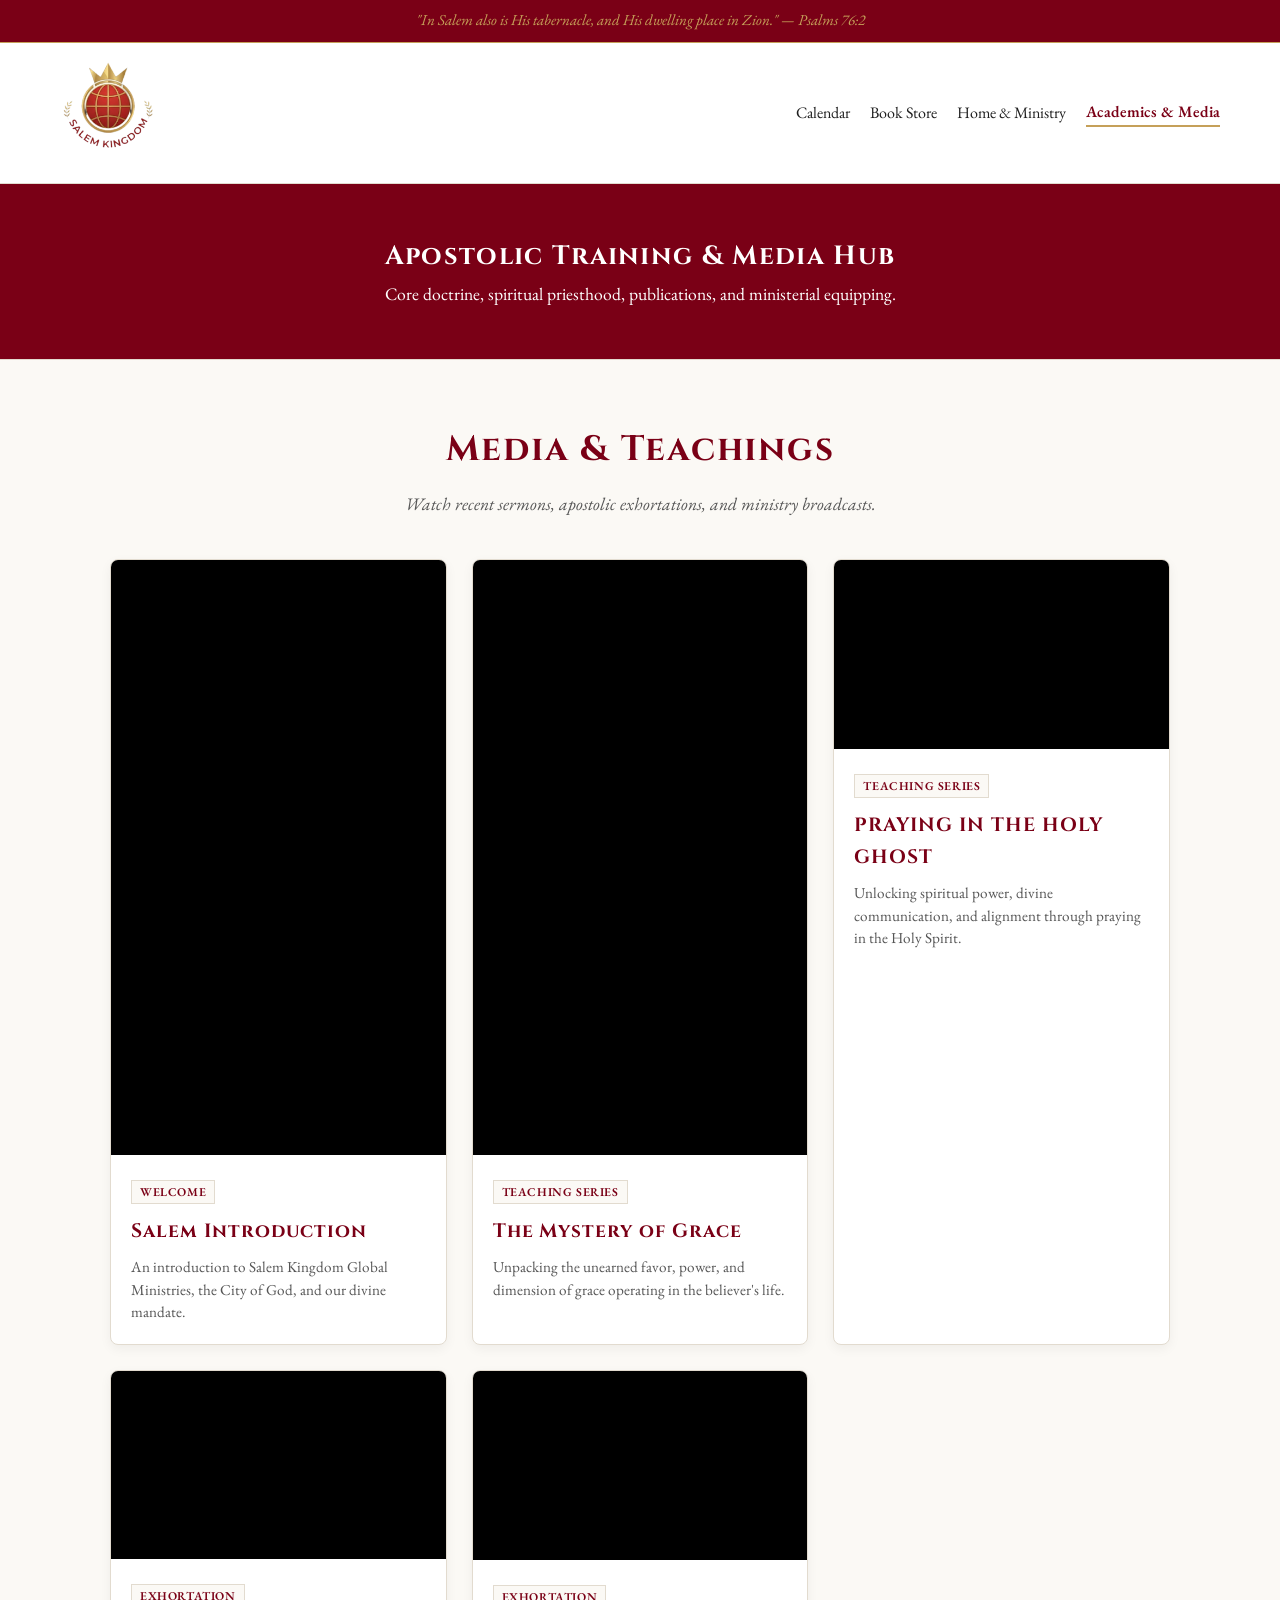
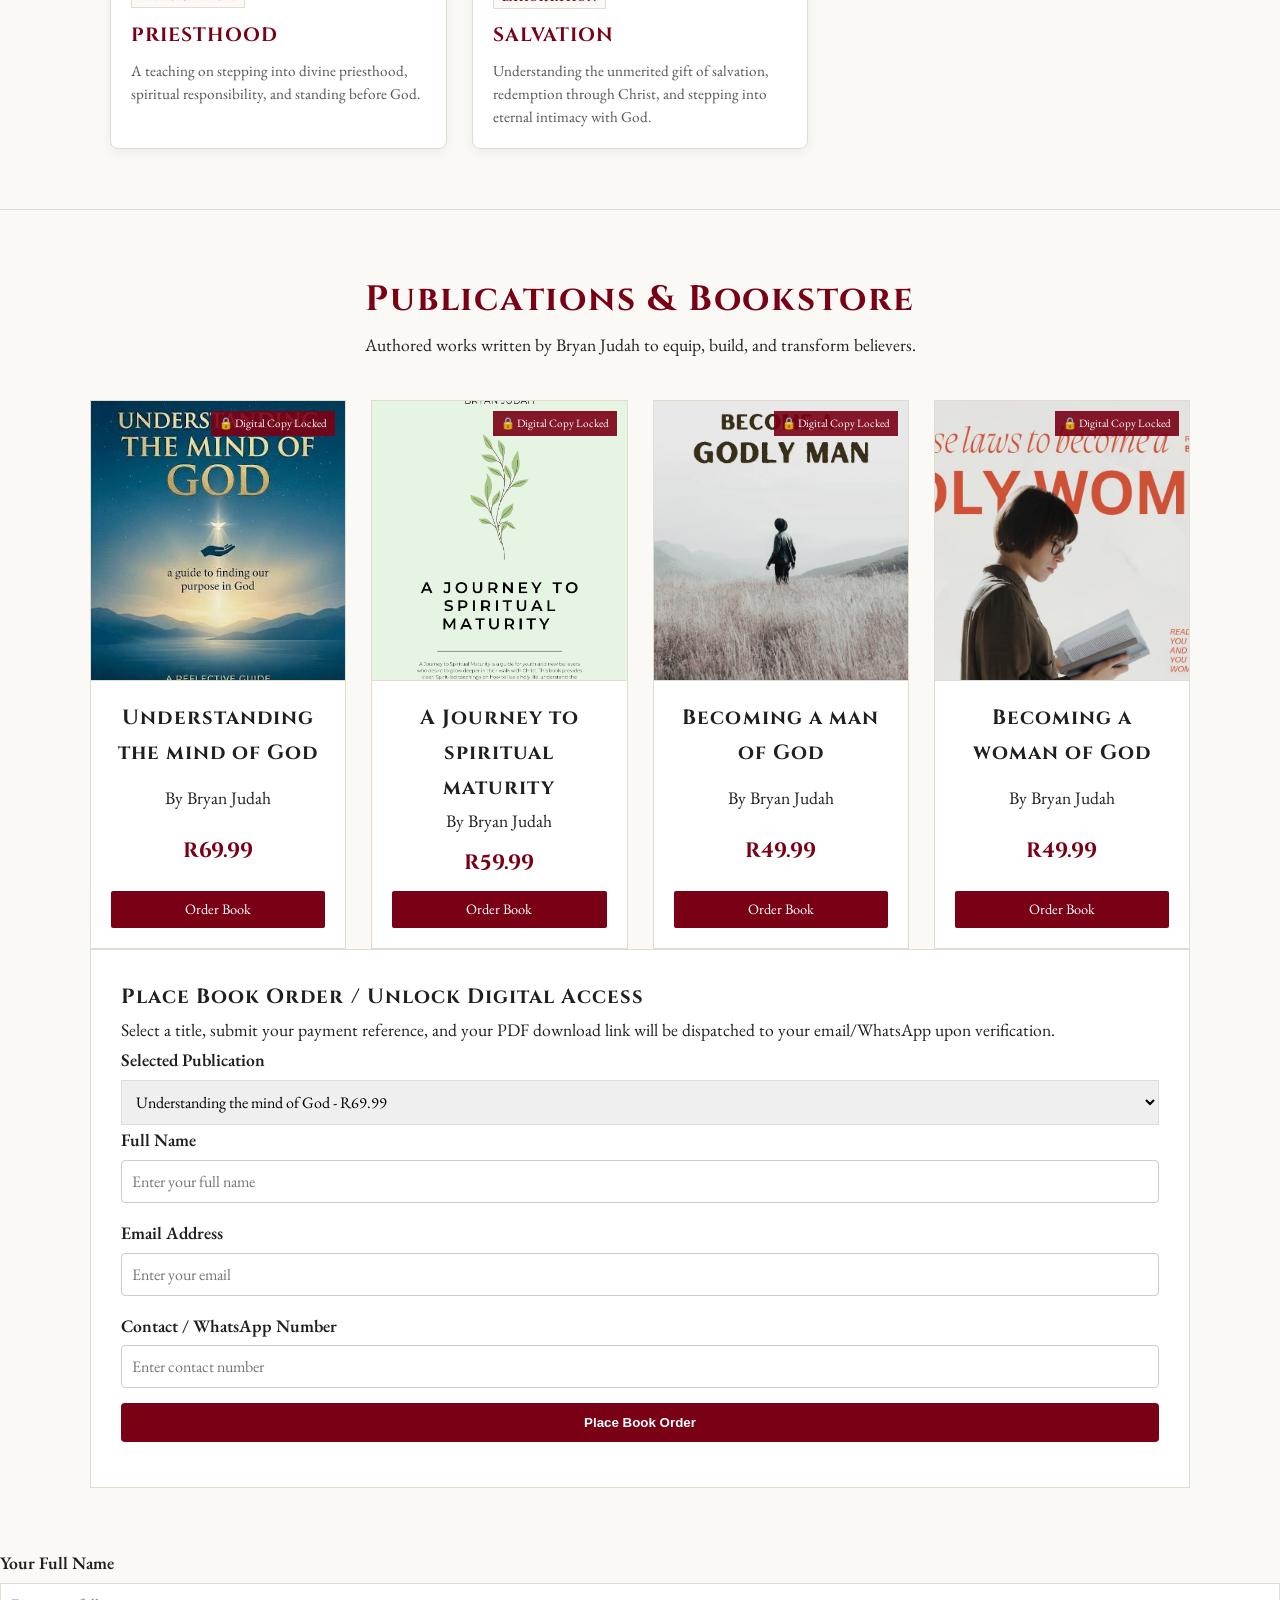
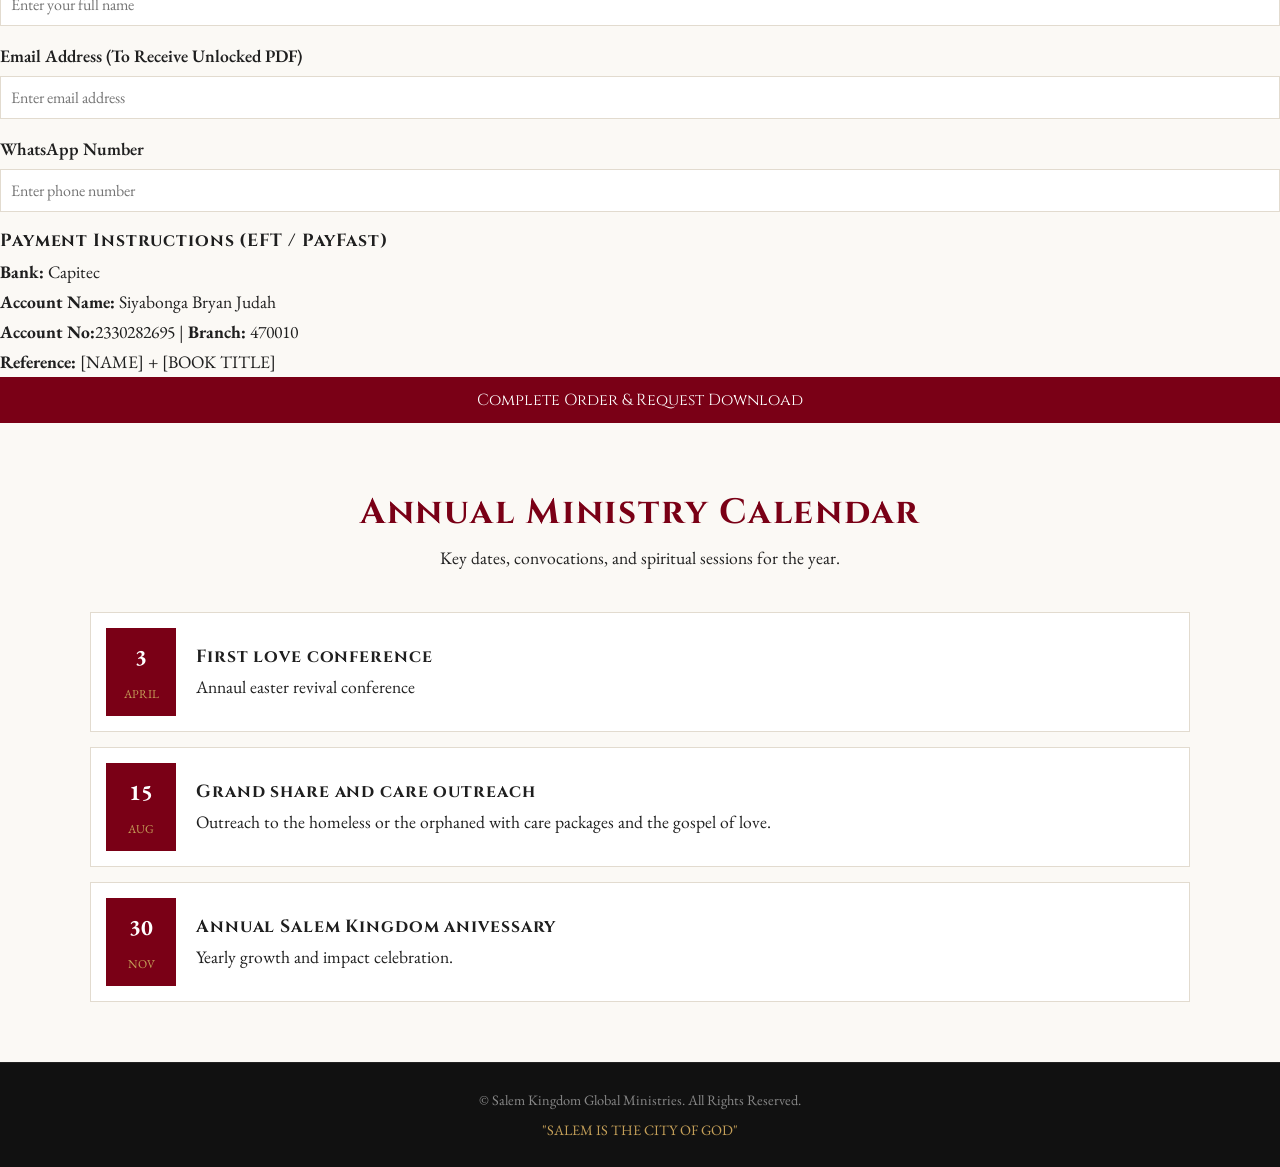
==== academics.html @ 5be82945 "academics.html" ====
<!DOCTYPE html>
<html lang="en">
<head>
    <meta charset="UTF-8">
    <meta name="viewport" content="width=device-width, initial-scale=1.0">
    <title>Academics & Core Teachings | Salem Kingdom</title>
    
    <link rel="preconnect" href="https://fonts.googleapis.com">
    <link rel="preconnect" href="https://fonts.gstatic.com" crossorigin>
    <link href="https://fonts.googleapis.com/css2?family=Cinzel:wght@400;600;700&family=EB+Garamond:ital,wght@0,400;0,600;1,400&display=swap" rel="stylesheet">
    
    <link rel="stylesheet" href="style.css">
</head>
<body>

    <div class="scripture-bar">
        "In Salem also is His tabernacle, and His dwelling place in Zion." — Psalms 76:2
    </div>

    <header class="navbar">
        <div class="nav-container">
            <a href="index.html" class="brand-logo-link">
              <img src="official-logo.png" alt="Salem Kingdom Global Ministries Logo" class="nav-logo" onerror="this.style.display='none'; document.getElementById('text-brand').style.display='block';">  
                <div id="text-brand" class="brand" style="display:none;">
                    <span class="brand-title">SALEM KINGDOM</span>
                    <span class="brand-sub">GLOBAL MINISTRIES</span>
                </div>
            </a>
            <nav class="nav-links">
                 <a href="#calendar">Calendar</a>
                 <a href="#bookstore">Book Store</a>
                <a href="index.html">Home & Ministry</a>
                <a href="academics.html" class="active">Academics & Media</a>
            </nav>
        </div>
    </header>

    <!-- Page Header Banner -->
    <section class="page-header">
        <div class="container">
            <h1>Apostolic Training & Media Hub</h1>
            <p>Core doctrine, spiritual priesthood, publications, and ministerial equipping.</p>
        </div>
    </section>

    <!-- MEDIA & TEACHINGS SECTION (5 MESSAGES) -->
<section id="media" class="section section-parchment-alt" style="padding: 60px 0; background-color: var(--bg-parchment, #FBF9F5);">
    <div class="container" style="max-width: 1100px; margin: 0 auto; padding: 0 20px;">
        
        <div class="section-title" style="text-align: center; margin-bottom: 40px;">
            <h2 style="color: var(--primary-crimson, #7A0016); font-family: 'Cinzel', serif; font-size: 2.2rem; margin-bottom: 10px;">Media & Teachings</h2>
            <p style="color: var(--text-muted, #555); font-style: italic;">Watch recent sermons, apostolic exhortations, and ministry broadcasts.</p>
        </div>

        <div class="video-grid" style="display: grid; grid-template-columns: repeat(auto-fit, minmax(300px, 1fr)); gap: 25px;">
            
            <!-- Video 1: Salem Introduction -->
<div class="video-card" style="background: #FFFFFF; border: 1px solid var(--border-color, #E2DBCF); border-radius: 8px; overflow: hidden; box-shadow: 0 4px 12px rgba(0,0,0,0.05); max-width: 360px; margin: 0 auto;">
    <div class="iframe-container" style="position: relative; padding-bottom: 177.78%; height: 0; background: #000;">
        <iframe 
            style="position: absolute; top: 0; left: 0; width: 100%; height: 100%; border: none;"
            src="https://www.youtube.com/embed/hKO0F-loFGI" 
            title="Salem Introduction" 
            allow="accelerometer; autoplay; clipboard-write; encrypted-media; gyroscope; picture-in-picture; web-share" 
            allowfullscreen>
        </iframe>
    </div>
    <div class="video-info" style="padding: 20px;">
        <span class="badge" style="background: var(--bg-parchment, #FBF9F5); color: var(--primary-crimson, #7A0016); font-size: 0.75rem; padding: 3px 8px; border: 1px solid var(--border-color, #E2DBCF); text-transform: uppercase; letter-spacing: 0.05em; font-weight: 600;">Welcome</span>
        <h3 style="color: var(--primary-crimson, #7A0016); font-family: 'Cinzel', serif; font-size: 1.2rem; margin: 10px 0 8px 0;">Salem Introduction</h3>
        <p style="color: var(--text-muted, #555); font-size: 0.95rem; margin: 0; line-height: 1.5;">An introduction to Salem Kingdom Global Ministries, the City of God, and our divine mandate.</p>
    </div>
</div>

<!-- Video 2: The Mystery of Grace -->
<div class="video-card" style="background: #FFFFFF; border: 1px solid var(--border-color, #E2DBCF); border-radius: 8px; overflow: hidden; box-shadow: 0 4px 12px rgba(0,0,0,0.05); max-width: 360px; margin: 0 auto;">
    <div class="iframe-container" style="position: relative; padding-bottom: 177.78%; height: 0; background: #000;">
        <iframe 
            style="position: absolute; top: 0; left: 0; width: 100%; height: 100%; border: none;"
            src="https://www.youtube.com/embed/RuKAcsUq7zQ" 
            title="The Mystery of Grace" 
            allow="accelerometer; autoplay; clipboard-write; encrypted-media; gyroscope; picture-in-picture; web-share" 
            allowfullscreen>
        </iframe>
    </div>
    <div class="video-info" style="padding: 20px;">
        <span class="badge" style="background: var(--bg-parchment, #FBF9F5); color: var(--primary-crimson, #7A0016); font-size: 0.75rem; padding: 3px 8px; border: 1px solid var(--border-color, #E2DBCF); text-transform: uppercase; letter-spacing: 0.05em; font-weight: 600;">Teaching Series</span>
        <h3 style="color: var(--primary-crimson, #7A0016); font-family: 'Cinzel', serif; font-size: 1.2rem; margin: 10px 0 8px 0;">The Mystery of Grace</h3>
        <p style="color: var(--text-muted, #555); font-size: 0.95rem; margin: 0; line-height: 1.5;">Unpacking the unearned favor, power, and dimension of grace operating in the believer's life.</p>
    </div>
</div>
           <!-- Video 3: PRAYING IN THE HOLY GHOST -->
<div class="video-card" style="background: #FFFFFF; border: 1px solid var(--border-color, #E2DBCF); border-radius: 8px; overflow: hidden; box-shadow: 0 4px 12px rgba(0,0,0,0.05);">
    <div class="iframe-container" style="position: relative; padding-bottom: 56.25%; height: 0; background: #000;">
        <iframe 
            style="position: absolute; top: 0; left: 0; width: 100%; height: 100%; border: none;"
            src="https://www.youtube.com/embed/Gwh889cGZnA" 
            title="PRAYING IN THE HOLY GHOST" 
            allow="accelerometer; autoplay; clipboard-write; encrypted-media; gyroscope; picture-in-picture; web-share" 
            allowfullscreen>
        </iframe>
    </div>
    <div class="video-info" style="padding: 20px;">
        <span class="badge" style="background: var(--bg-parchment, #FBF9F5); color: var(--primary-crimson, #7A0016); font-size: 0.75rem; padding: 3px 8px; border: 1px solid var(--border-color, #E2DBCF); text-transform: uppercase; letter-spacing: 0.05em; font-weight: 600;">Teaching Series</span>
        <h3 style="color: var(--primary-crimson, #7A0016); font-family: 'Cinzel', serif; font-size: 1.2rem; margin: 10px 0 8px 0;">PRAYING IN THE HOLY GHOST</h3>
        <p style="color: var(--text-muted, #555); font-size: 0.95rem; margin: 0; line-height: 1.5;">Unlocking spiritual power, divine communication, and alignment through praying in the Holy Spirit.</p>
    </div>
</div>

           <!-- Video 4: PRIESTHOOD -->
<div class="video-card" style="background: #FFFFFF; border: 1px solid var(--border-color, #E2DBCF); border-radius: 8px; overflow: hidden; box-shadow: 0 4px 12px rgba(0,0,0,0.05);">
    <div class="iframe-container" style="position: relative; padding-bottom: 56.25%; height: 0; background: #000;">
        <iframe 
            style="position: absolute; top: 0; left: 0; width: 100%; height: 100%; border: none;"
            src="https://www.youtube.com/embed/6WBtxB0dPIU" 
            title="PRIESTHOOD" 
            allow="accelerometer; autoplay; clipboard-write; encrypted-media; gyroscope; picture-in-picture; web-share" 
            allowfullscreen>
        </iframe>
    </div>
    <div class="video-info" style="padding: 20px;">
        <span class="badge" style="background: var(--bg-parchment, #FBF9F5); color: var(--primary-crimson, #7A0016); font-size: 0.75rem; padding: 3px 8px; border: 1px solid var(--border-color, #E2DBCF); text-transform: uppercase; letter-spacing: 0.05em; font-weight: 600;">Exhortation</span>
        <h3 style="color: var(--primary-crimson, #7A0016); font-family: 'Cinzel', serif; font-size: 1.2rem; margin: 10px 0 8px 0;">PRIESTHOOD</h3>
        <p style="color: var(--text-muted, #555); font-size: 0.95rem; margin: 0; line-height: 1.5;">A teaching on stepping into divine priesthood, spiritual responsibility, and standing before God.</p>
    </div>
</div>

<!-- Video 5: SALVATION -->
<div class="video-card" style="background: #FFFFFF; border: 1px solid var(--border-color, #E2DBCF); border-radius: 8px; overflow: hidden; box-shadow: 0 4px 12px rgba(0,0,0,0.05);">
    <div class="iframe-container" style="position: relative; padding-bottom: 56.25%; height: 0; background: #000;">
        <iframe 
            style="position: absolute; top: 0; left: 0; width: 100%; height: 100%; border: none;"
            src="https://www.youtube.com/embed/vQ0vkIEhpC8" 
            title="SALVATION" 
            allow="accelerometer; autoplay; clipboard-write; encrypted-media; gyroscope; picture-in-picture; web-share" 
            allowfullscreen>
        </iframe>
    </div>
    <div class="video-info" style="padding: 20px;">
        <span class="badge" style="background: var(--bg-parchment, #FBF9F5); color: var(--primary-crimson, #7A0016); font-size: 0.75rem; padding: 3px 8px; border: 1px solid var(--border-color, #E2DBCF); text-transform: uppercase; letter-spacing: 0.05em; font-weight: 600;">Exhortation</span>
        <h3 style="color: var(--primary-crimson, #7A0016); font-family: 'Cinzel', serif; font-size: 1.2rem; margin: 10px 0 8px 0;">SALVATION</h3>
        <p style="color: var(--text-muted, #555); font-size: 0.95rem; margin: 0; line-height: 1.5;">Understanding the unmerited gift of salvation, redemption through Christ, and stepping into eternal intimacy with God.</p>
    </div>
</div>
</section>

    <!-- Library & Book Store Section -->
    <section class="section container" id="bookstore">
        <div class="section-title">
            <h2>Publications & Bookstore</h2>
            <p>Authored works written by Bryan Judah to equip, build, and transform believers.</p>
        </div>

        <div class="store-layout">
            <!-- 4 Book Display Grid -->
            <div class="books-store-grid">
                <!-- Book 1 -->
                <div class="book-card-item">
                    <div class="book-cover-frame">
                        <img src="book-mind-of-god.jpeg" alt="Understanding the mind of God" onerror="this.style.display='none'; this.nextElementSibling.style.display='flex';">
                        <div class="cover-fallback" style="display:none;">Understanding the mind of God</div>
                        <span class="lock-badge">🔒 Digital Copy Locked</span>
                    </div>
                    <div class="book-info-body">
                        <h3>Understanding the mind of God</h3>
                        <p class="author-tag">By Bryan Judah</p>
                        <div class="price-tag">R69.99</div>
                        <a href="#order-form" class="btn-primary-sm select-book-btn" onclick="selectBookForOrder('Understanding the mind of God - R69.99')">Order Book</a>
                    </div>
                </div>

                <!-- Book 2 -->
                <div class="book-card-item">
                    <div class="book-cover-frame">
                        <img src="book-spiritual-maturity.jpg" alt="A Journey to spiritual maturity" onerror="this.style.display='none'; this.nextElementSibling.style.display='flex';">
                        <div class="cover-fallback" style="display:none;">A Journey to spiritual maturity</div>
                        <span class="lock-badge">🔒 Digital Copy Locked</span>
                    </div>
                    <div class="book-info-body">
                        <h3>A Journey to spiritual maturity</h3>
                        <p class="author-tag">By Bryan Judah</p>
                        <div class="price-tag">R59.99</div>
                        <a href="#order-form" class="btn-primary-sm select-book-btn" onclick="selectBookForOrder('A Journey to spiritual maturity - R59.99')">Order Book</a>
                    </div>
                </div>

                <!-- Book 3 -->
                <div class="book-card-item">
                    <div class="book-cover-frame">
                        <img src="book-man-of-god.jpg" alt="Becoming a man of God" onerror="this.style.display='none'; this.nextElementSibling.style.display='flex';">
                        <div class="cover-fallback" style="display:none;">Becoming a man of God</div>
                        <span class="lock-badge">🔒 Digital Copy Locked</span>
                    </div>
                    <div class="book-info-body">
                        <h3>Becoming a man of God</h3>
                        <p class="author-tag">By Bryan Judah</p>
                        <div class="price-tag">R49.99</div>
                        <a href="#order-form" class="btn-primary-sm select-book-btn" onclick="selectBookForOrder('Becoming a man of God - R49.99')">Order Book</a>
                    </div>
                </div>

                <!-- Book 4 -->
                <div class="book-card-item">
                    <div class="book-cover-frame">
                        <img src="book-woman-of-god.jpg" alt="Becoming a woman of God" onerror="this.style.display='none'; this.nextElementSibling.style.display='flex';">
                        <div class="cover-fallback" style="display:none;">Becoming a woman of God</div>
                        <span class="lock-badge">🔒 Digital Copy Locked</span>
                    </div>
                    <div class="book-info-body">
                        <h3>Becoming a woman of God</h3>
                        <p class="author-tag">By Bryan Judah</p>
                        <div class="price-tag">R49.99</div>
                        <a href="#order-form" class="btn-primary-sm select-book-btn" onclick="selectBookForOrder('Becoming a woman of God - R49.99')">Order Book</a>
                    </div>
                </div>
            </div>

            <!-- Integrated Book Order & Locked Delivery Form -->
            <div class="order-form-container" id="order-form">
                <div class="form-card">
                    <h3>Place Book Order / Unlock Digital Access</h3>
                    <p class="form-subtext">Select a title, submit your payment reference, and your PDF download link will be dispatched to your email/WhatsApp upon verification.</p>
 <form id="eBookOrderForm" action="https://formsubmit.co/bryanjudah70@gmail.com" method="POST">
    <!-- FormSubmit Hidden Settings -->
    <input type="hidden" name="_subject" value="New Book Order Request">
    <input type="hidden" name="_template" value="table">
    <input type="hidden" name="_captcha" value="false">

    <div class="form-group">
        <label for="bookSelect">Selected Publication</label>
        <select id="bookSelect" name="Selected Publication" required>
            <option value="Understanding the mind of God - R69.99">Understanding the mind of God - R69.99</option>
            <option value="A Journey to spiritual maturity - R59.99">A Journey to spiritual maturity - R59.99</option>
            <option value="Becoming a man of God - R49.99">Becoming a man of God - R49.99</option>
            <option value="Becoming a woman of God - R49.99">Becoming a woman of God - R49.99</option>
        </select>
    


            <div style="margin-bottom: 15px;">
                <label style="display: block; font-weight: 600; margin-bottom: 5px;">Full Name</label>
                <input type="text" name="Customer Name" placeholder="Enter your full name" required style="width: 100%; padding: 10px; border: 1px solid #CCC; border-radius: 4px;">
            </div>

            <div style="margin-bottom: 15px;">
                <label style="display: block; font-weight: 600; margin-bottom: 5px;">Email Address</label>
                <input type="email" name="Customer Email" placeholder="Enter your email" required style="width: 100%; padding: 10px; border: 1px solid #CCC; border-radius: 4px;">
            </div>

            <div style="margin-bottom: 15px;">
                <label style="display: block; font-weight: 600; margin-bottom: 5px;">Contact / WhatsApp Number</label>
                <input type="tel" name="Customer Phone" placeholder="Enter contact number" required style="width: 100%; padding: 10px; border: 1px solid #CCC; border-radius: 4px;">
            </div>

            

            <button type="submit" style="width: 100%; padding: 12px; background: var(--primary-crimson, #7A0016); color: #FFF; border: none; border-radius: 4px; font-weight: 600; cursor: pointer;">Place Book Order</button>
        </form>

    </div>
</section>
                        <div class="form-group">
                            <label for="buyerName">Your Full Name</label>
                            <input type="text" id="buyerName" placeholder="Enter your full name" required>
                        </div>

                        <div class="form-group">
                            <label for="buyerEmail">Email Address (To Receive Unlocked PDF)</label>
                            <input type="email" id="buyerEmail" placeholder="Enter email address" required>
                        </div>

                        <div class="form-group">
                            <label for="buyerPhone">WhatsApp Number</label>
                            <input type="tel" id="buyerPhone" placeholder="Enter phone number" required>
                        </div>

                        <div class="payment-instructions-box">
                            <h4>Payment Instructions (EFT / PayFast)</h4>
                            <p><strong>Bank:</strong> Capitec</p>
                            <p><strong>Account Name:</strong> Siyabonga Bryan Judah</p>
                            <p><strong>Account No:</strong>2330282695 | <strong>Branch:</strong> 470010</p>
                            <p><strong>Reference:</strong> [NAME] + [BOOK TITLE]</p>
                        </div>

                        <button type="submit" class="btn-crimson">Complete Order & Request Download</button>
                    </form>
                </div>
            </div>
        </div>
    </section>

    <!-- Calendar Section -->
    <section class="section container" id="calendar">
        <div class="section-title">
            <h2>Annual Ministry Calendar</h2>
            <p>Key dates, convocations, and spiritual sessions for the year.</p>
        </div>

        <div class="calendar-list">
            <div class="calendar-item">
                <div class="cal-date"><span class="day">3</span><span class="month">APRIL</span></div>
                <div class="cal-details">
                    <h4>First love conference</h4>
                    <p>Annaul easter revival conference</p>
                </div>
            </div>
            <div class="calendar-item">
                <div class="cal-date"><span class="day">15</span><span class="month">AUG</span></div>
                <div class="cal-details">
                    <h4>Grand share and care outreach</h4>
                    <p>Outreach to the homeless or the orphaned with care packages and the gospel of love. </p>
                </div>
            </div>
            <div class="calendar-item">
                <div class="cal-date"><span class="day">30</span><span class="month">NOV</span></div>
                <div class="cal-details">
                    <h4>Annual Salem Kingdom anivessary </h4>
                    <p>Yearly growth and impact celebration.</p>
                </div>
            </div>
        </div>
    </section>

    <footer>
        <div class="container footer-content">
            <p>&copy; Salem Kingdom Global Ministries. All Rights Reserved.</p>
            <p class="footer-scripture">"SALEM IS THE CITY OF GOD"</p>
        </div>
    </footer>

    <script src="main.js"></script>
</body>
</html>
---- style.css ----
/* --- SALEM KINGDOM MASTER STYLESHEET --- */

:root {
    --bg-parchment: #FBF9F5;
    --primary-crimson: #7A0016;
    --gold-accent: #C5A059;
    --gold-hover: #a38141;
    --text-dark: #1F1F1F;
    --text-muted: #555555;
    --border-color: #E2DBCF;
    --card-bg: #FFFFFF;
}

* {
    box-sizing: border-box;
    margin: 0;
    padding: 0;
}

body {
    background-color: var(--bg-parchment);
    color: var(--text-dark);
    font-family: 'EB Garamond', Georgia, serif;
    font-size: 1.1rem;
    line-height: 1.7;
}

h1, h2, h3, h4, .brand-title {
    font-family: 'Cinzel', serif;
    letter-spacing: 0.05em;
    font-weight: 700;
}

a {
    color: var(--primary-crimson);
    text-decoration: none;
    transition: all 0.2s ease;
}

/* Header & Navigation */
.scripture-bar {
    background: var(--primary-crimson);
    color: var(--gold-accent);
    text-align: center;
    padding: 8px 15px;
    font-size: 0.95rem;
    font-style: italic;
    border-bottom: 1px solid var(--gold-accent);
}

.navbar {
    background: #FFFFFF;
    border-bottom: 1px solid var(--border-color);
    position: sticky;
    top: 0;
    z-index: 100;
}

.nav-container {
    max-width: 1200px;
    margin: 0 auto;
    padding: 15px 20px;
    display: flex;
    justify-content: space-between;
    align-items: center;
}

.nav-logo {
    height: 48px;
    width: auto;
    object-fit: contain;
    display: block;
}

.brand-logo-link {
    display: flex;
    align-items: center;
    text-decoration: none;
}

.brand-title {
    color: var(--primary-crimson);
    font-size: 1.3rem;
}

.brand-sub {
    font-size: 0.75rem;
    color: var(--gold-accent);
    letter-spacing: 0.15em;
    text-transform: uppercase;
}

.nav-links {
    display: flex;
    gap: 20px;
    align-items: center;
}

.nav-links a {
    color: var(--text-dark);
    font-size: 1rem;
}

.nav-links a.active {
    color: var(--primary-crimson);
    font-weight: 600;
    border-bottom: 2px solid var(--gold-accent);
}

/* Buttons */
.btn-primary-sm {
    background: var(--primary-crimson);
    color: #FFF !important;
    padding: 6px 14px;
    border-radius: 2px;
    font-size: 0.9rem;
}

.btn-crimson {
    background: var(--primary-crimson);
    color: #FFFFFF;
    border: none;
    padding: 12px 20px;
    width: 100%;
    cursor: pointer;
    font-family: 'Cinzel', serif;
    font-size: 1rem;
}

.btn-gold {
    background: var(--gold-accent);
    color: #FFFFFF;
    padding: 12px 24px;
    font-family: 'Cinzel', serif;
}

.btn-outline {
    border: 1px solid #FFFFFF;
    color: #FFFFFF;
    padding: 12px 24px;
    font-family: 'Cinzel', serif;
}

.btn-gold-outline {
    border: 1px solid var(--gold-accent);
    color: var(--gold-accent);
    background: transparent;
    padding: 10px 20px;
    cursor: pointer;
    margin-top: 15px;
    font-family: 'Cinzel', serif;
}

.btn-outline-crimson {
    display: inline-block;
    border: 1px solid var(--primary-crimson);
    color: var(--primary-crimson);
    padding: 8px 16px;
    margin-top: 15px;
    font-family: 'Cinzel', serif;
    font-size: 0.9rem;
}

/* Hero Section */
.hero {
    position: relative;
    background: #111 url('../images/hero-bg.jpeg') center/cover no-repeat;
    color: #FFF;
    padding: 100px 20px;
    text-align: center;
}

.hero-overlay {
    position: absolute;
    inset: 0;
    background: rgba(122, 0, 22, 0.88);
}

.hero-content {
    position: relative;
    max-width: 800px;
    margin: 0 auto;
}

.tagline {
    color: var(--gold-accent);
    letter-spacing: 0.3em;
    font-size: 0.9rem;
    margin-bottom: 10px;
}

.hero h1 {
    font-size: 2.8rem;
    margin-bottom: 15px;
    color: #FFF;
}

.hero-statement {
    font-size: 1.2rem;
    margin-bottom: 30px;
    line-height: 1.8;
}

.hero-buttons {
    display: flex;
    gap: 15px;
    justify-content: center;
}

/* Sections & Cards */
.container {
    max-width: 1100px;
    margin: 0 auto;
    padding: 0 20px;
}

.section {
    padding: 60px 0;
}

.section-title {
    text-align: center;
    margin-bottom: 40px;
}

.section-title h2 {
    color: var(--primary-crimson);
    font-size: 2.2rem;
}

.leadership-grid {
    display: grid;
    grid-template-columns: 1fr 1fr;
    gap: 30px;
}

.card {
    background: #FFFFFF;
    border: 1px solid var(--border-color);
    overflow: hidden;
    display: flex;
    flex-direction: column;
}

.steward-img {
    width: 100%;
    height: 380px;
    object-fit: cover;
    object-position: top;
    display: block;
}

.heritage-card {
    background: #FAF8F5;
    text-align: center;
    padding-top: 20px;
}

.former-logo-img {
    max-width: 180px;
    max-height: 180px;
    object-fit: contain;
    border-radius: 50%;
    border: 2px solid var(--gold-accent);
    padding: 10px;
    background: #FFF;
}

.card-body {
    padding: 25px;
}

.badge-gold {
    background: var(--gold-accent);
    color: #FFF;
    font-size: 0.75rem;
    padding: 4px 10px;
    font-family: 'Cinzel', serif;
    display: inline-block;
    margin-bottom: 10px;
}

.badge-subtle {
    background: #EAE3D2;
    color: var(--primary-crimson);
    font-size: 0.75rem;
    padding: 4px 10px;
    font-family: 'Cinzel', serif;
    display: inline-block;
    margin-bottom: 10px;
}

.heritage-quote {
    font-style: italic;
    color: var(--primary-crimson);
    margin-top: 15px;
    padding: 10px;
    border-left: 2px solid var(--gold-accent);
    text-align: left;
    background: #FFF;
}

/* Service Strip */
.service-strip {
    background: #FFFFFF;
    border-top: 1px solid var(--border-color);
    border-bottom: 1px solid var(--border-color);
    padding: 30px 20px;
}

.strip-grid {
    display: grid;
    grid-template-columns: 1fr 1fr;
    gap: 30px;
}

.timer-display {
    font-size: 1.4rem;
    color: var(--primary-crimson);
    margin-top: 10px;
    font-weight: 600;
}

/* Outreach Grid */
.section-parchment-alt {
    background-color: #F4EFE6;
    border-top: 1px solid var(--border-color);
    border-bottom: 1px solid var(--border-color);
}

.outreach-grid {
    display: grid;
    grid-template-columns: repeat(auto-fit, minmax(300px, 1fr));
    gap: 25px;
}

.outreach-card {
    background: #FFFFFF;
    border: 1px solid var(--border-color);
    overflow: hidden;
}

.outreach-img-wrapper {
    height: 200px;
    overflow: hidden;
}

.outreach-img-wrapper img {
    width: 100%;
    height: 100%;
    object-fit: cover;
}

.outreach-info {
    padding: 20px;
}

.outreach-info h3 {
    color: var(--primary-crimson);
    font-size: 1.25rem;
    margin-bottom: 8px;
}

/* Forms & Inputs */
.form-grid {
    display: grid;
    grid-template-columns: 3fr 2fr;
    gap: 30px;
}

.form-card, .info-card {
    background: #FFF;
    border: 1px solid var(--border-color);
    padding: 30px;
}

.form-group {
    margin-bottom: 15px;
}

.form-group label {
    display: block;
    margin-bottom: 5px;
    font-weight: 600;
}

.form-group input, .form-group select, .form-group textarea {
    width: 100%;
    padding: 10px;
    border: 1px solid var(--border-color);
    font-family: inherit;
    font-size: 1rem;
}

.check-list {
    margin-top: 15px;
    list-style: none;
}

.check-list li::before {
    content: "✓ ";
    color: var(--gold-accent);
}
/* ==========================================
   OFFICIAL LOGO MOBILE SIZE BOOST
   ========================================== */
.logo img, 
.site-logo, 
header img {
    height: auto !important;
    width: auto !important;
    max-height: 110px !important; /* Standard desktop display */
    display: block;
    margin: 0 auto;
    object-fit: contain;
}

@media screen and (max-width: 768px) {
    .logo img, 
    .site-logo, 
    header img {
        min-width: 180px !important;  /* Forces width on smaller mobile screens */
        max-height: 150px !important; /* Allows up to 150px height */
        width: 60% !important;        /* Takes up 60% of mobile screen width */
        margin: 10px auto !important;
    }
}
/* Dark Section / Bank */
.section-dark {
    background: #1F1F1F;
    color: #FFF;
}

.section-title.light h2 {
    color: var(--gold-accent);
}

.bank-details-card {
    border: 1px solid var(--gold-accent);
    padding: 30px;
    max-width: 600px;
    margin: 0 auto;
    text-align: center;
}

.bank-grid {
    text-align: left;
    margin-top: 15px;
    display: flex;
    flex-direction: column;
    gap: 8px;
}

/* Videos & Bookstore Layout */
.page-header {
    background: var(--primary-crimson);
    color: #FFF;
    padding: 50px 20px;
    text-align: center;
}

.video-grid {
    display: grid;
    grid-template-columns: repeat(auto-fit, minmax(300px, 1fr));
    gap: 25px;
}

.video-card {
    background: #FFF;
    border: 1px solid var(--border-color);
    overflow: hidden;
}

.iframe-container {
    position: relative;
    padding-bottom: 56.25%;
    height: 0;
}

.iframe-container iframe {
    position: absolute;
    top: 0; left: 0;
    width: 100%; height: 100%;
    border: none;
}

.video-info {
    padding: 15px;
}

.badge {
    background: var(--bg-parchment);
    color: var(--primary-crimson);
    font-size: 0.75rem;
    padding: 2px 8px;
    border: 1px solid var(--border-color);
}

.books-store-grid {
    display: grid;
    grid-template-columns: repeat(auto-fit, minmax(220px, 1fr));
    gap: 25px;
}

.book-card-item {
    background: #FFFFFF;
    border: 1px solid var(--border-color);
    display: flex;
    flex-direction: column;
    text-align: center;
}

.book-cover-frame {
    height: 280px;
    background: var(--bg-parchment);
    position: relative;
    display: flex;
    align-items: center;
    justify-content: center;
    border-bottom: 1px solid var(--border-color);
    overflow: hidden;
}

.book-cover-frame img {
    width: 100%;
    height: 100%;
    object-fit: cover;
}

.lock-badge {
    position: absolute;
    top: 10px;
    right: 10px;
    background: rgba(122, 0, 22, 0.9);
    color: #FFF;
    font-size: 0.7rem;
    padding: 3px 8px;
}

.book-info-body {
    padding: 20px;
    display: flex;
    flex-direction: column;
    flex-grow: 1;
    justify-content: space-between;
}

.price-tag {
    font-family: 'Cinzel', serif;
    font-size: 1.3rem;
    color: var(--primary-crimson);
    font-weight: 700;
    margin: 10px 0;
}

/* Calendar List */
.calendar-list {
    display: flex;
    flex-direction: column;
    gap: 15px;
}

.calendar-item {
    background: #FFF;
    border: 1px solid var(--border-color);
    display: flex;
    padding: 15px;
    gap: 20px;
    align-items: center;
}

.cal-date {
    background: var(--primary-crimson);
    color: #FFF;
    padding: 10px 15px;
    text-align: center;
    min-width: 70px;
}

.cal-date .day {
    font-size: 1.4rem;
    display: block;
    font-weight: bold;
}

.cal-date .month {
    font-size: 0.75rem;
    color: var(--gold-accent);
}

footer {
    background: #111;
    color: #888;
    text-align: center;
    padding: 25px 20px;
    font-size: 0.9rem;
    border-top: 1px solid #222;
}

.footer-scripture {
    color: var(--gold-accent);
    margin-top: 5px;
}
/* ==========================================
   MOBILE RESPONSIVE OVERRIDES
   ========================================== */
@media screen and (max-width: 768px) {
    /* Ensure body doesn't overflow horizontally */
    html, body {
        width: 100%;
        overflow-x: hidden;
    }

    /* Stack header elements cleanly */
    header, .header-container, nav {
        display: flex;
        flex-direction: column !important;
        align-items: center !important;
        justify-content: center !important;
        text-align: center !important;
        width: 100% !important;
        padding: 10px !important;
    }

    /* Adjust logo/branding layout */
    .logo, .brand-title {
        margin-bottom: 10px;
        text-align: center;
    }

    /* Clean up top contact bar info */
    .contact-info, .header-contact {
        display: flex;
        flex-direction: column;
        align-items: center;
        gap: 5px;
        margin-bottom: 12px;
        font-size: 0.85rem;
    }

    /* Format navigation links neatly in a row or stack */
    nav ul, .nav-links {
        display: flex !important;
        flex-wrap: wrap !important;
        justify-content: center !important;
        gap: 12px !important;
        padding: 0 !important;
        margin: 10px 0 !important;
        list-style: none !important;
    }

    nav a, .nav-links a {
        font-size: 0.9rem !important;
        padding: 4px 8px !important;
    }

    /* Hero section font sizing and spacing adjustments */
    .hero, .hero-section {
        padding: 40px 15px !important;
        text-align: center !important;
    }

    .hero h1, .hero-title {
        font-size: 1.8rem !important;
        line-height: 1.3 !important;
        margin-bottom: 15px !important;
    }

    .hero p, .hero-subtitle {
        font-size: 0.95rem !important;
        line-height: 1.5 !important;
        padding: 0 10px !important;
    }
}
@media (max-width: 768px) {
    .strip-grid, .form-grid, .leadership-grid {
        grid-template-columns: 1fr;
    }
}


/* ==========================================
   IPHONE 11 EDGE-TO-EDGE HEADER ALIGNMENT
   ========================================== */
@media screen and (max-width: 768px) {
    /* Header layout container */
    header, .header-container {
        display: flex !important;
        flex-direction: column !important;
        align-items: stretch !important;
        width: 100% !important;
        padding: 10px 12px !important;
        box-sizing: border-box !important;
        gap: 10px !important;
    }

    /* Top Banner with Quote + Logo integrated */
    .top-quote-banner, .scripture-header {
        display: flex !important;
        align-items: center !important;
        justify-content: center !important;
        gap: 10px !important;
    }

    /* Logo Styling */
    .logo, .brand-title, header > a:first-child {
        flex: 0 0 auto !important;
        margin: 0 !important;
    }

    .logo img, .site-logo, header img {
        width: 48px !important;
        height: auto !important;
        max-height: 55px !important;
        display: block !important;
        margin: 0 !important;
        object-fit: contain !important;
    }

    /* Main container for contact info and nav links */
    .header-right, header > div, nav {
        display: flex !important;
        flex-direction: column !important;
        align-items: flex-start !important;
        width: 100% !important;
        gap: 8px !important;
    }

    /* Phone + WhatsApp row */
    .contact-info, .header-contact {
        display: flex !important;
        flex-direction: row !important;
        flex-wrap: nowrap !important;
        align-items: center !important;
        justify-content: flex-start !important;
        gap: 8px !important;
        margin: 0 !important;
        font-size: 0.85rem !important;
        white-space: nowrap !important;
    }

    /* Navigation links arranged HORIZONTALLY across the page */
    nav ul, .nav-links {
        display: flex !important;
        flex-direction: row !important;
        flex-wrap: wrap !important;
        align-items: center !important;
        justify-content: flex-start !important;
        gap: 12px 16px !important; /* Row and column spacing between items */
        padding: 0 !important;
        margin: 4px 0 0 0 !important;
        list-style: none !important;
        width: 100% !important;
    }

    nav li, .nav-links li {
        display: inline-block !important;
        margin: 0 !important;
    }

    nav a, .nav-links a {
        font-size: 0.85rem !important;
        padding: 2px 0 !important;
        text-align: left !important;
        white-space: nowrap !important;
    }
}
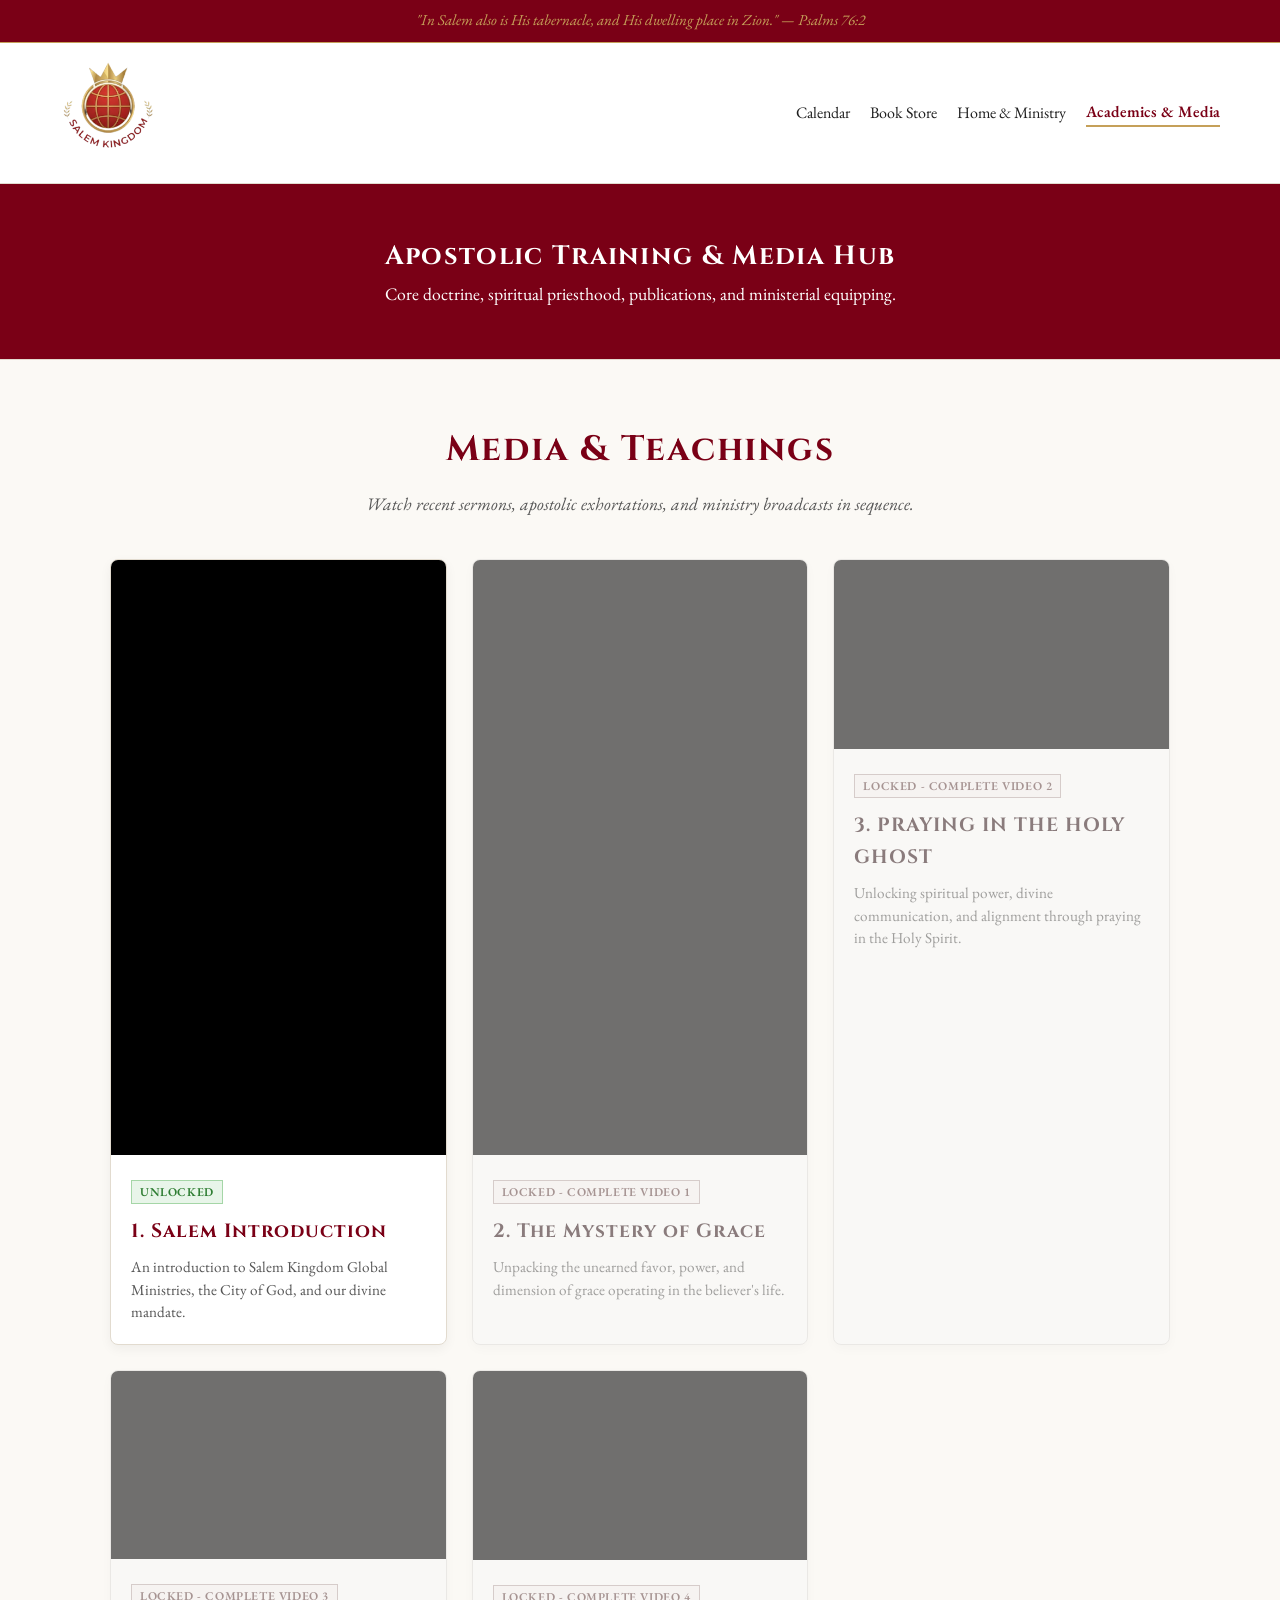
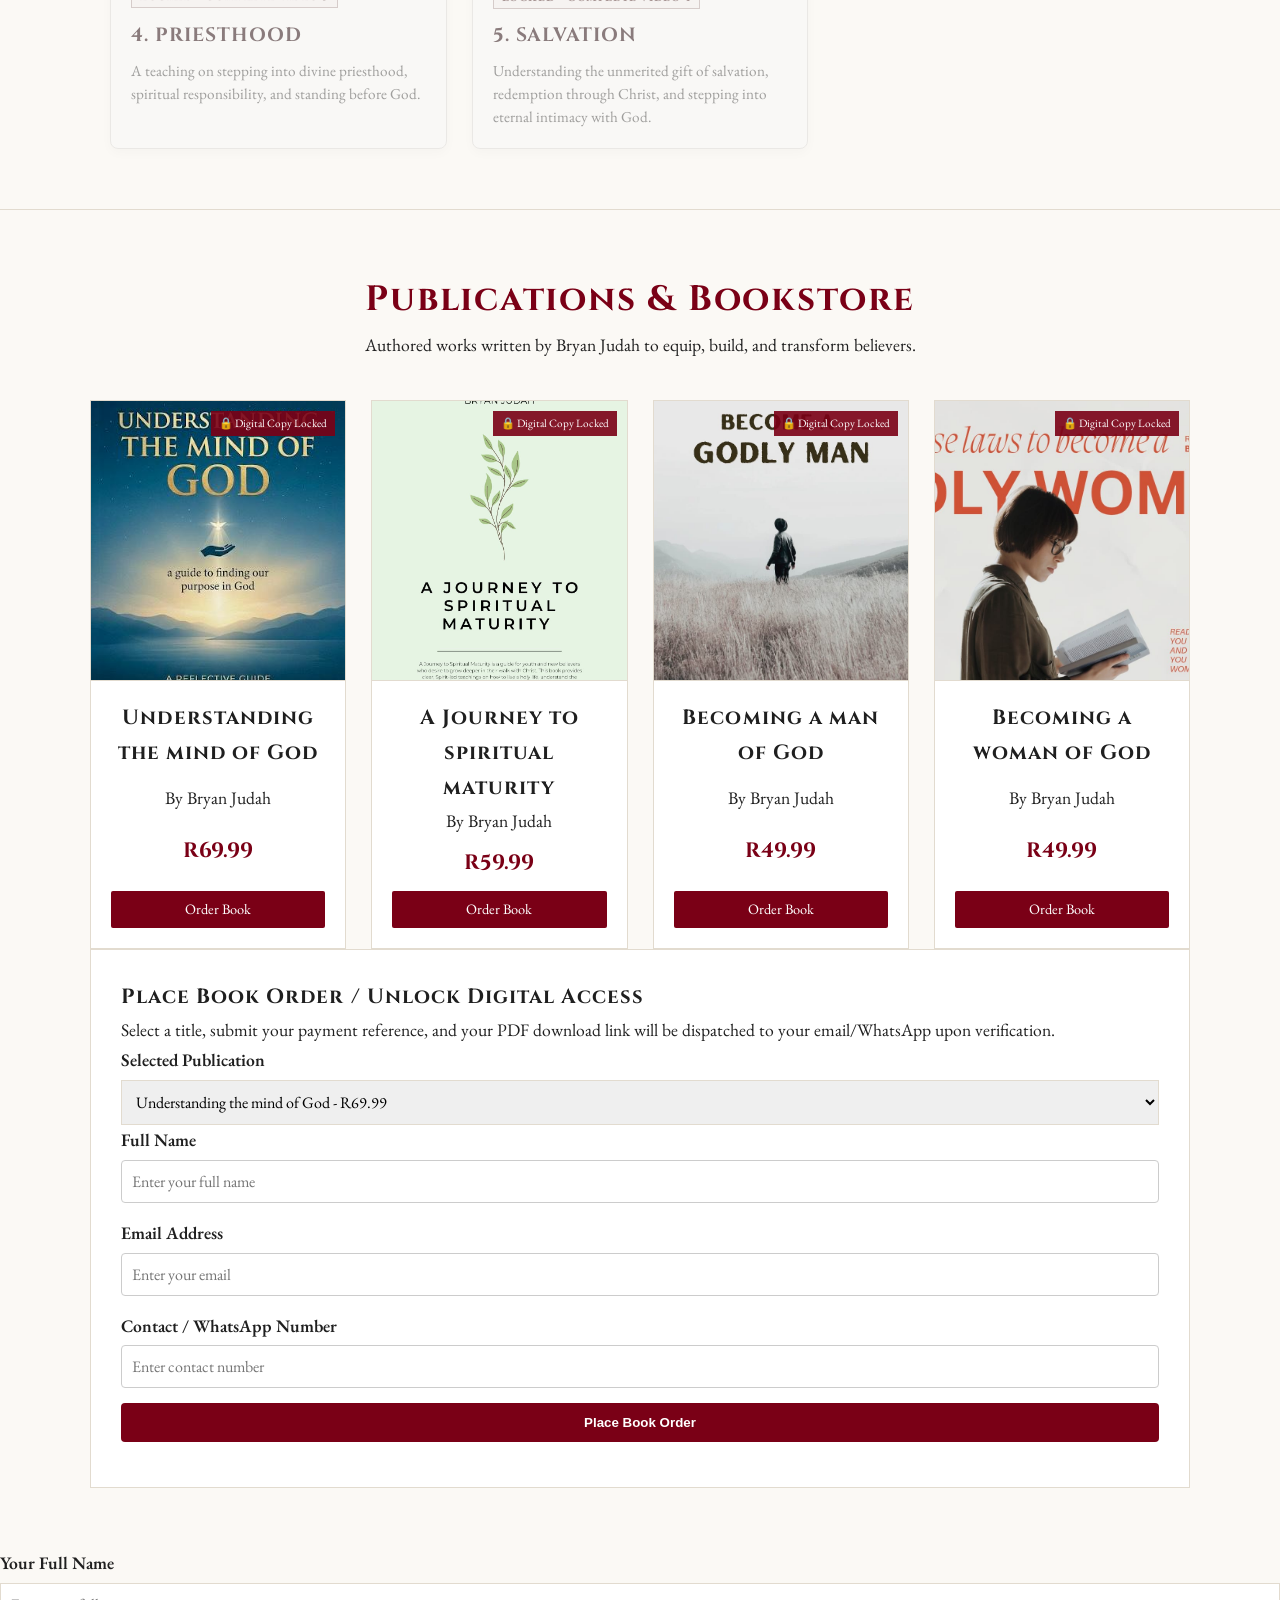
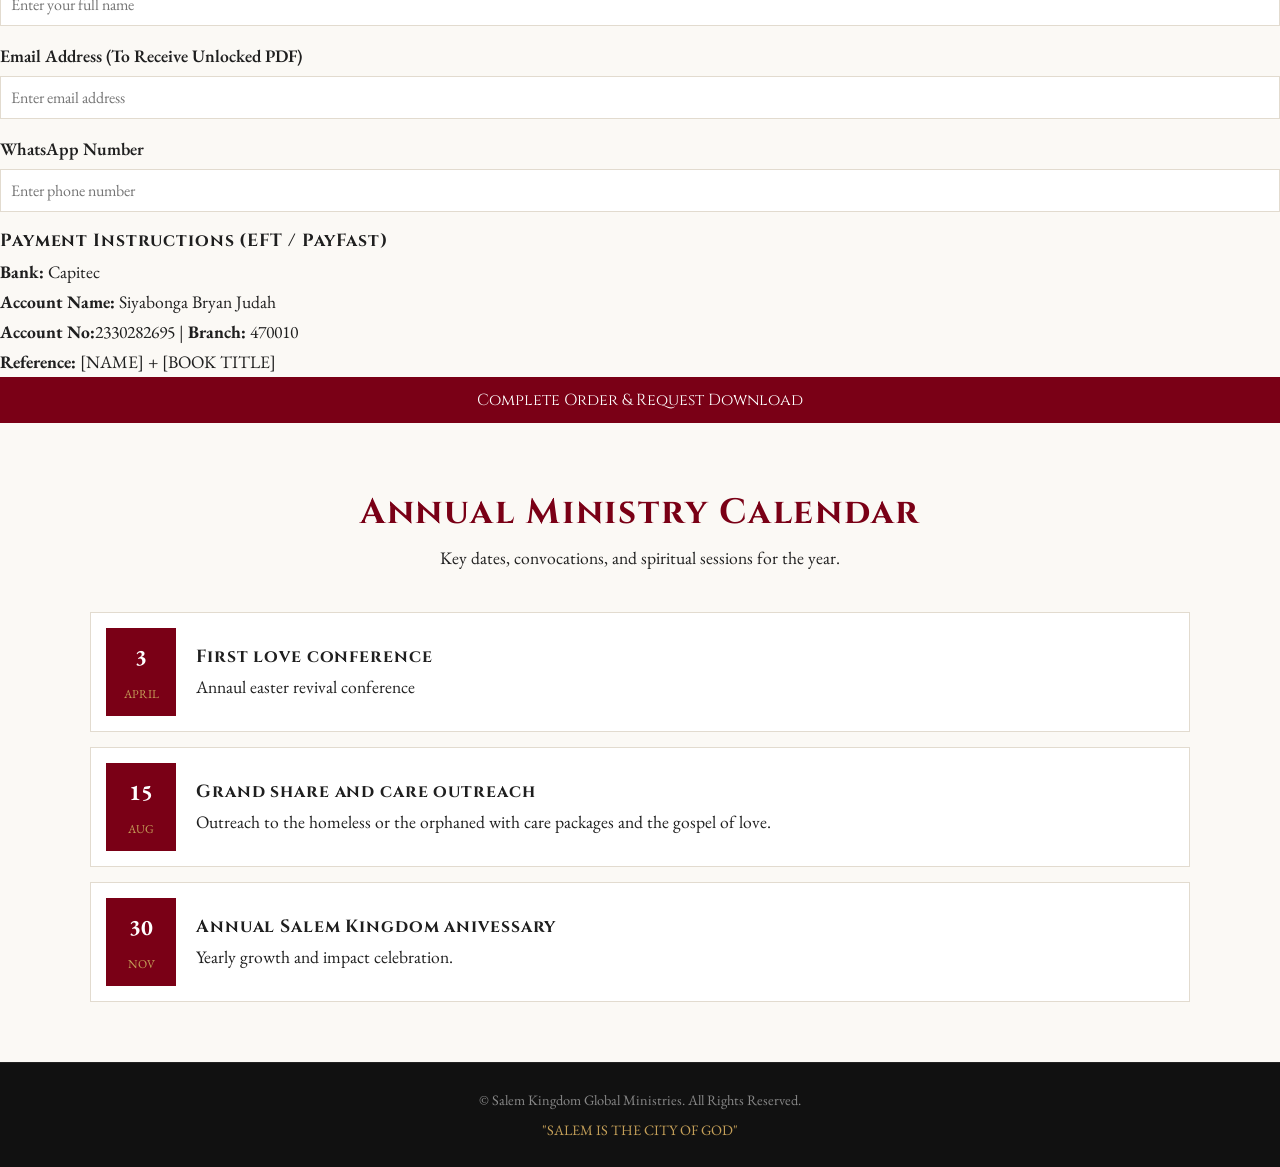
==== commit 6097d585: "academics.html" ====
--- a/academics.html
+++ b/academics.html
@@ -43,107 +43,80 @@
         </div>
     </section>
 
-    <!-- MEDIA & TEACHINGS SECTION (5 MESSAGES) -->
+   <!-- MEDIA & TEACHINGS SECTION (SEQUENTIAL UNLOCK) -->
 <section id="media" class="section section-parchment-alt" style="padding: 60px 0; background-color: var(--bg-parchment, #FBF9F5);">
     <div class="container" style="max-width: 1100px; margin: 0 auto; padding: 0 20px;">
         
         <div class="section-title" style="text-align: center; margin-bottom: 40px;">
             <h2 style="color: var(--primary-crimson, #7A0016); font-family: 'Cinzel', serif; font-size: 2.2rem; margin-bottom: 10px;">Media & Teachings</h2>
-            <p style="color: var(--text-muted, #555); font-style: italic;">Watch recent sermons, apostolic exhortations, and ministry broadcasts.</p>
+            <p style="color: var(--text-muted, #555); font-style: italic;">Watch recent sermons, apostolic exhortations, and ministry broadcasts in sequence.</p>
         </div>
 
         <div class="video-grid" style="display: grid; grid-template-columns: repeat(auto-fit, minmax(300px, 1fr)); gap: 25px;">
             
-            <!-- Video 1: Salem Introduction -->
-<div class="video-card" style="background: #FFFFFF; border: 1px solid var(--border-color, #E2DBCF); border-radius: 8px; overflow: hidden; box-shadow: 0 4px 12px rgba(0,0,0,0.05); max-width: 360px; margin: 0 auto;">
-    <div class="iframe-container" style="position: relative; padding-bottom: 177.78%; height: 0; background: #000;">
-        <iframe 
-            style="position: absolute; top: 0; left: 0; width: 100%; height: 100%; border: none;"
-            src="https://www.youtube.com/embed/hKO0F-loFGI" 
-            title="Salem Introduction" 
-            allow="accelerometer; autoplay; clipboard-write; encrypted-media; gyroscope; picture-in-picture; web-share" 
-            allowfullscreen>
-        </iframe>
+            <!-- Video 1: Salem Introduction (UNLOCKED BY DEFAULT) -->
+            <div class="video-card" id="card-video-1" style="background: #FFFFFF; border: 1px solid var(--border-color, #E2DBCF); border-radius: 8px; overflow: hidden; box-shadow: 0 4px 12px rgba(0,0,0,0.05); transition: all 0.3s ease;">
+                <div class="iframe-container" style="position: relative; padding-bottom: 177.78%; height: 0; background: #000;">
+                    <div id="player-1" style="position: absolute; top: 0; left: 0; width: 100%; height: 100%;"></div>
+                </div>
+                <div class="video-info" style="padding: 20px;">
+                    <span class="badge status-badge" style="background: #e8f5e9; color: #2e7d32; font-size: 0.75rem; padding: 3px 8px; border: 1px solid #a5d6a7; text-transform: uppercase; letter-spacing: 0.05em; font-weight: 600;">Unlocked</span>
+                    <h3 style="color: var(--primary-crimson, #7A0016); font-family: 'Cinzel', serif; font-size: 1.2rem; margin: 10px 0 8px 0;">1. Salem Introduction</h3>
+                    <p style="color: var(--text-muted, #555); font-size: 0.95rem; margin: 0; line-height: 1.5;">An introduction to Salem Kingdom Global Ministries, the City of God, and our divine mandate.</p>
+                </div>
+            </div>
+
+            <!-- Video 2: The Mystery of Grace (LOCKED) -->
+            <div class="video-card locked" id="card-video-2" style="background: #F8F8F8; border: 1px solid var(--border-color, #E2DBCF); border-radius: 8px; overflow: hidden; box-shadow: 0 4px 12px rgba(0,0,0,0.05); opacity: 0.55; pointer-events: none; filter: grayscale(80%); transition: all 0.3s ease;">
+                <div class="iframe-container" style="position: relative; padding-bottom: 177.78%; height: 0; background: #000;">
+                    <div id="player-2" style="position: absolute; top: 0; left: 0; width: 100%; height: 100%;"></div>
+                </div>
+                <div class="video-info" style="padding: 20px;">
+                    <span class="badge status-badge" style="background: #ffebee; color: #c62828; font-size: 0.75rem; padding: 3px 8px; border: 1px solid #ef9a9a; text-transform: uppercase; letter-spacing: 0.05em; font-weight: 600;">Locked - Complete Video 1</span>
+                    <h3 style="color: var(--primary-crimson, #7A0016); font-family: 'Cinzel', serif; font-size: 1.2rem; margin: 10px 0 8px 0;">2. The Mystery of Grace</h3>
+                    <p style="color: var(--text-muted, #555); font-size: 0.95rem; margin: 0; line-height: 1.5;">Unpacking the unearned favor, power, and dimension of grace operating in the believer's life.</p>
+                </div>
+            </div>
+
+            <!-- Video 3: PRAYING IN THE HOLY GHOST (LOCKED) -->
+            <div class="video-card locked" id="card-video-3" style="background: #F8F8F8; border: 1px solid var(--border-color, #E2DBCF); border-radius: 8px; overflow: hidden; box-shadow: 0 4px 12px rgba(0,0,0,0.05); opacity: 0.55; pointer-events: none; filter: grayscale(80%); transition: all 0.3s ease;">
+                <div class="iframe-container" style="position: relative; padding-bottom: 56.25%; height: 0; background: #000;">
+                    <div id="player-3" style="position: absolute; top: 0; left: 0; width: 100%; height: 100%;"></div>
+                </div>
+                <div class="video-info" style="padding: 20px;">
+                    <span class="badge status-badge" style="background: #ffebee; color: #c62828; font-size: 0.75rem; padding: 3px 8px; border: 1px solid #ef9a9a; text-transform: uppercase; letter-spacing: 0.05em; font-weight: 600;">Locked - Complete Video 2</span>
+                    <h3 style="color: var(--primary-crimson, #7A0016); font-family: 'Cinzel', serif; font-size: 1.2rem; margin: 10px 0 8px 0;">3. PRAYING IN THE HOLY GHOST</h3>
+                    <p style="color: var(--text-muted, #555); font-size: 0.95rem; margin: 0; line-height: 1.5;">Unlocking spiritual power, divine communication, and alignment through praying in the Holy Spirit.</p>
+                </div>
+            </div>
+
+            <!-- Video 4: PRIESTHOOD (LOCKED) -->
+            <div class="video-card locked" id="card-video-4" style="background: #F8F8F8; border: 1px solid var(--border-color, #E2DBCF); border-radius: 8px; overflow: hidden; box-shadow: 0 4px 12px rgba(0,0,0,0.05); opacity: 0.55; pointer-events: none; filter: grayscale(80%); transition: all 0.3s ease;">
+                <div class="iframe-container" style="position: relative; padding-bottom: 56.25%; height: 0; background: #000;">
+                    <div id="player-4" style="position: absolute; top: 0; left: 0; width: 100%; height: 100%;"></div>
+                </div>
+                <div class="video-info" style="padding: 20px;">
+                    <span class="badge status-badge" style="background: #ffebee; color: #c62828; font-size: 0.75rem; padding: 3px 8px; border: 1px solid #ef9a9a; text-transform: uppercase; letter-spacing: 0.05em; font-weight: 600;">Locked - Complete Video 3</span>
+                    <h3 style="color: var(--primary-crimson, #7A0016); font-family: 'Cinzel', serif; font-size: 1.2rem; margin: 10px 0 8px 0;">4. PRIESTHOOD</h3>
+                    <p style="color: var(--text-muted, #555); font-size: 0.95rem; margin: 0; line-height: 1.5;">A teaching on stepping into divine priesthood, spiritual responsibility, and standing before God.</p>
+                </div>
+            </div>
+
+            <!-- Video 5: SALVATION (LOCKED) -->
+            <div class="video-card locked" id="card-video-5" style="background: #F8F8F8; border: 1px solid var(--border-color, #E2DBCF); border-radius: 8px; overflow: hidden; box-shadow: 0 4px 12px rgba(0,0,0,0.05); opacity: 0.55; pointer-events: none; filter: grayscale(80%); transition: all 0.3s ease;">
+                <div class="iframe-container" style="position: relative; padding-bottom: 56.25%; height: 0; background: #000;">
+                    <div id="player-5" style="position: absolute; top: 0; left: 0; width: 100%; height: 100%;"></div>
+                </div>
+                <div class="video-info" style="padding: 20px;">
+                    <span class="badge status-badge" style="background: #ffebee; color: #c62828; font-size: 0.75rem; padding: 3px 8px; border: 1px solid #ef9a9a; text-transform: uppercase; letter-spacing: 0.05em; font-weight: 600;">Locked - Complete Video 4</span>
+                    <h3 style="color: var(--primary-crimson, #7A0016); font-family: 'Cinzel', serif; font-size: 1.2rem; margin: 10px 0 8px 0;">5. SALVATION</h3>
+                    <p style="color: var(--text-muted, #555); font-size: 0.95rem; margin: 0; line-height: 1.5;">Understanding the unmerited gift of salvation, redemption through Christ, and stepping into eternal intimacy with God.</p>
+                </div>
+            </div>
+
+        </div>
     </div>
-    <div class="video-info" style="padding: 20px;">
-        <span class="badge" style="background: var(--bg-parchment, #FBF9F5); color: var(--primary-crimson, #7A0016); font-size: 0.75rem; padding: 3px 8px; border: 1px solid var(--border-color, #E2DBCF); text-transform: uppercase; letter-spacing: 0.05em; font-weight: 600;">Welcome</span>
-        <h3 style="color: var(--primary-crimson, #7A0016); font-family: 'Cinzel', serif; font-size: 1.2rem; margin: 10px 0 8px 0;">Salem Introduction</h3>
-        <p style="color: var(--text-muted, #555); font-size: 0.95rem; margin: 0; line-height: 1.5;">An introduction to Salem Kingdom Global Ministries, the City of God, and our divine mandate.</p>
-    </div>
-</div>
-
-<!-- Video 2: The Mystery of Grace -->
-<div class="video-card" style="background: #FFFFFF; border: 1px solid var(--border-color, #E2DBCF); border-radius: 8px; overflow: hidden; box-shadow: 0 4px 12px rgba(0,0,0,0.05); max-width: 360px; margin: 0 auto;">
-    <div class="iframe-container" style="position: relative; padding-bottom: 177.78%; height: 0; background: #000;">
-        <iframe 
-            style="position: absolute; top: 0; left: 0; width: 100%; height: 100%; border: none;"
-            src="https://www.youtube.com/embed/RuKAcsUq7zQ" 
-            title="The Mystery of Grace" 
-            allow="accelerometer; autoplay; clipboard-write; encrypted-media; gyroscope; picture-in-picture; web-share" 
-            allowfullscreen>
-        </iframe>
-    </div>
-    <div class="video-info" style="padding: 20px;">
-        <span class="badge" style="background: var(--bg-parchment, #FBF9F5); color: var(--primary-crimson, #7A0016); font-size: 0.75rem; padding: 3px 8px; border: 1px solid var(--border-color, #E2DBCF); text-transform: uppercase; letter-spacing: 0.05em; font-weight: 600;">Teaching Series</span>
-        <h3 style="color: var(--primary-crimson, #7A0016); font-family: 'Cinzel', serif; font-size: 1.2rem; margin: 10px 0 8px 0;">The Mystery of Grace</h3>
-        <p style="color: var(--text-muted, #555); font-size: 0.95rem; margin: 0; line-height: 1.5;">Unpacking the unearned favor, power, and dimension of grace operating in the believer's life.</p>
-    </div>
-</div>
-           <!-- Video 3: PRAYING IN THE HOLY GHOST -->
-<div class="video-card" style="background: #FFFFFF; border: 1px solid var(--border-color, #E2DBCF); border-radius: 8px; overflow: hidden; box-shadow: 0 4px 12px rgba(0,0,0,0.05);">
-    <div class="iframe-container" style="position: relative; padding-bottom: 56.25%; height: 0; background: #000;">
-        <iframe 
-            style="position: absolute; top: 0; left: 0; width: 100%; height: 100%; border: none;"
-            src="https://www.youtube.com/embed/Gwh889cGZnA" 
-            title="PRAYING IN THE HOLY GHOST" 
-            allow="accelerometer; autoplay; clipboard-write; encrypted-media; gyroscope; picture-in-picture; web-share" 
-            allowfullscreen>
-        </iframe>
-    </div>
-    <div class="video-info" style="padding: 20px;">
-        <span class="badge" style="background: var(--bg-parchment, #FBF9F5); color: var(--primary-crimson, #7A0016); font-size: 0.75rem; padding: 3px 8px; border: 1px solid var(--border-color, #E2DBCF); text-transform: uppercase; letter-spacing: 0.05em; font-weight: 600;">Teaching Series</span>
-        <h3 style="color: var(--primary-crimson, #7A0016); font-family: 'Cinzel', serif; font-size: 1.2rem; margin: 10px 0 8px 0;">PRAYING IN THE HOLY GHOST</h3>
-        <p style="color: var(--text-muted, #555); font-size: 0.95rem; margin: 0; line-height: 1.5;">Unlocking spiritual power, divine communication, and alignment through praying in the Holy Spirit.</p>
-    </div>
-</div>
-
-           <!-- Video 4: PRIESTHOOD -->
-<div class="video-card" style="background: #FFFFFF; border: 1px solid var(--border-color, #E2DBCF); border-radius: 8px; overflow: hidden; box-shadow: 0 4px 12px rgba(0,0,0,0.05);">
-    <div class="iframe-container" style="position: relative; padding-bottom: 56.25%; height: 0; background: #000;">
-        <iframe 
-            style="position: absolute; top: 0; left: 0; width: 100%; height: 100%; border: none;"
-            src="https://www.youtube.com/embed/6WBtxB0dPIU" 
-            title="PRIESTHOOD" 
-            allow="accelerometer; autoplay; clipboard-write; encrypted-media; gyroscope; picture-in-picture; web-share" 
-            allowfullscreen>
-        </iframe>
-    </div>
-    <div class="video-info" style="padding: 20px;">
-        <span class="badge" style="background: var(--bg-parchment, #FBF9F5); color: var(--primary-crimson, #7A0016); font-size: 0.75rem; padding: 3px 8px; border: 1px solid var(--border-color, #E2DBCF); text-transform: uppercase; letter-spacing: 0.05em; font-weight: 600;">Exhortation</span>
-        <h3 style="color: var(--primary-crimson, #7A0016); font-family: 'Cinzel', serif; font-size: 1.2rem; margin: 10px 0 8px 0;">PRIESTHOOD</h3>
-        <p style="color: var(--text-muted, #555); font-size: 0.95rem; margin: 0; line-height: 1.5;">A teaching on stepping into divine priesthood, spiritual responsibility, and standing before God.</p>
-    </div>
-</div>
-
-<!-- Video 5: SALVATION -->
-<div class="video-card" style="background: #FFFFFF; border: 1px solid var(--border-color, #E2DBCF); border-radius: 8px; overflow: hidden; box-shadow: 0 4px 12px rgba(0,0,0,0.05);">
-    <div class="iframe-container" style="position: relative; padding-bottom: 56.25%; height: 0; background: #000;">
-        <iframe 
-            style="position: absolute; top: 0; left: 0; width: 100%; height: 100%; border: none;"
-            src="https://www.youtube.com/embed/vQ0vkIEhpC8" 
-            title="SALVATION" 
-            allow="accelerometer; autoplay; clipboard-write; encrypted-media; gyroscope; picture-in-picture; web-share" 
-            allowfullscreen>
-        </iframe>
-    </div>
-    <div class="video-info" style="padding: 20px;">
-        <span class="badge" style="background: var(--bg-parchment, #FBF9F5); color: var(--primary-crimson, #7A0016); font-size: 0.75rem; padding: 3px 8px; border: 1px solid var(--border-color, #E2DBCF); text-transform: uppercase; letter-spacing: 0.05em; font-weight: 600;">Exhortation</span>
-        <h3 style="color: var(--primary-crimson, #7A0016); font-family: 'Cinzel', serif; font-size: 1.2rem; margin: 10px 0 8px 0;">SALVATION</h3>
-        <p style="color: var(--text-muted, #555); font-size: 0.95rem; margin: 0; line-height: 1.5;">Understanding the unmerited gift of salvation, redemption through Christ, and stepping into eternal intimacy with God.</p>
-    </div>
-</div>
 </section>
-
     <!-- Library & Book Store Section -->
     <section class="section container" id="bookstore">
         <div class="section-title">
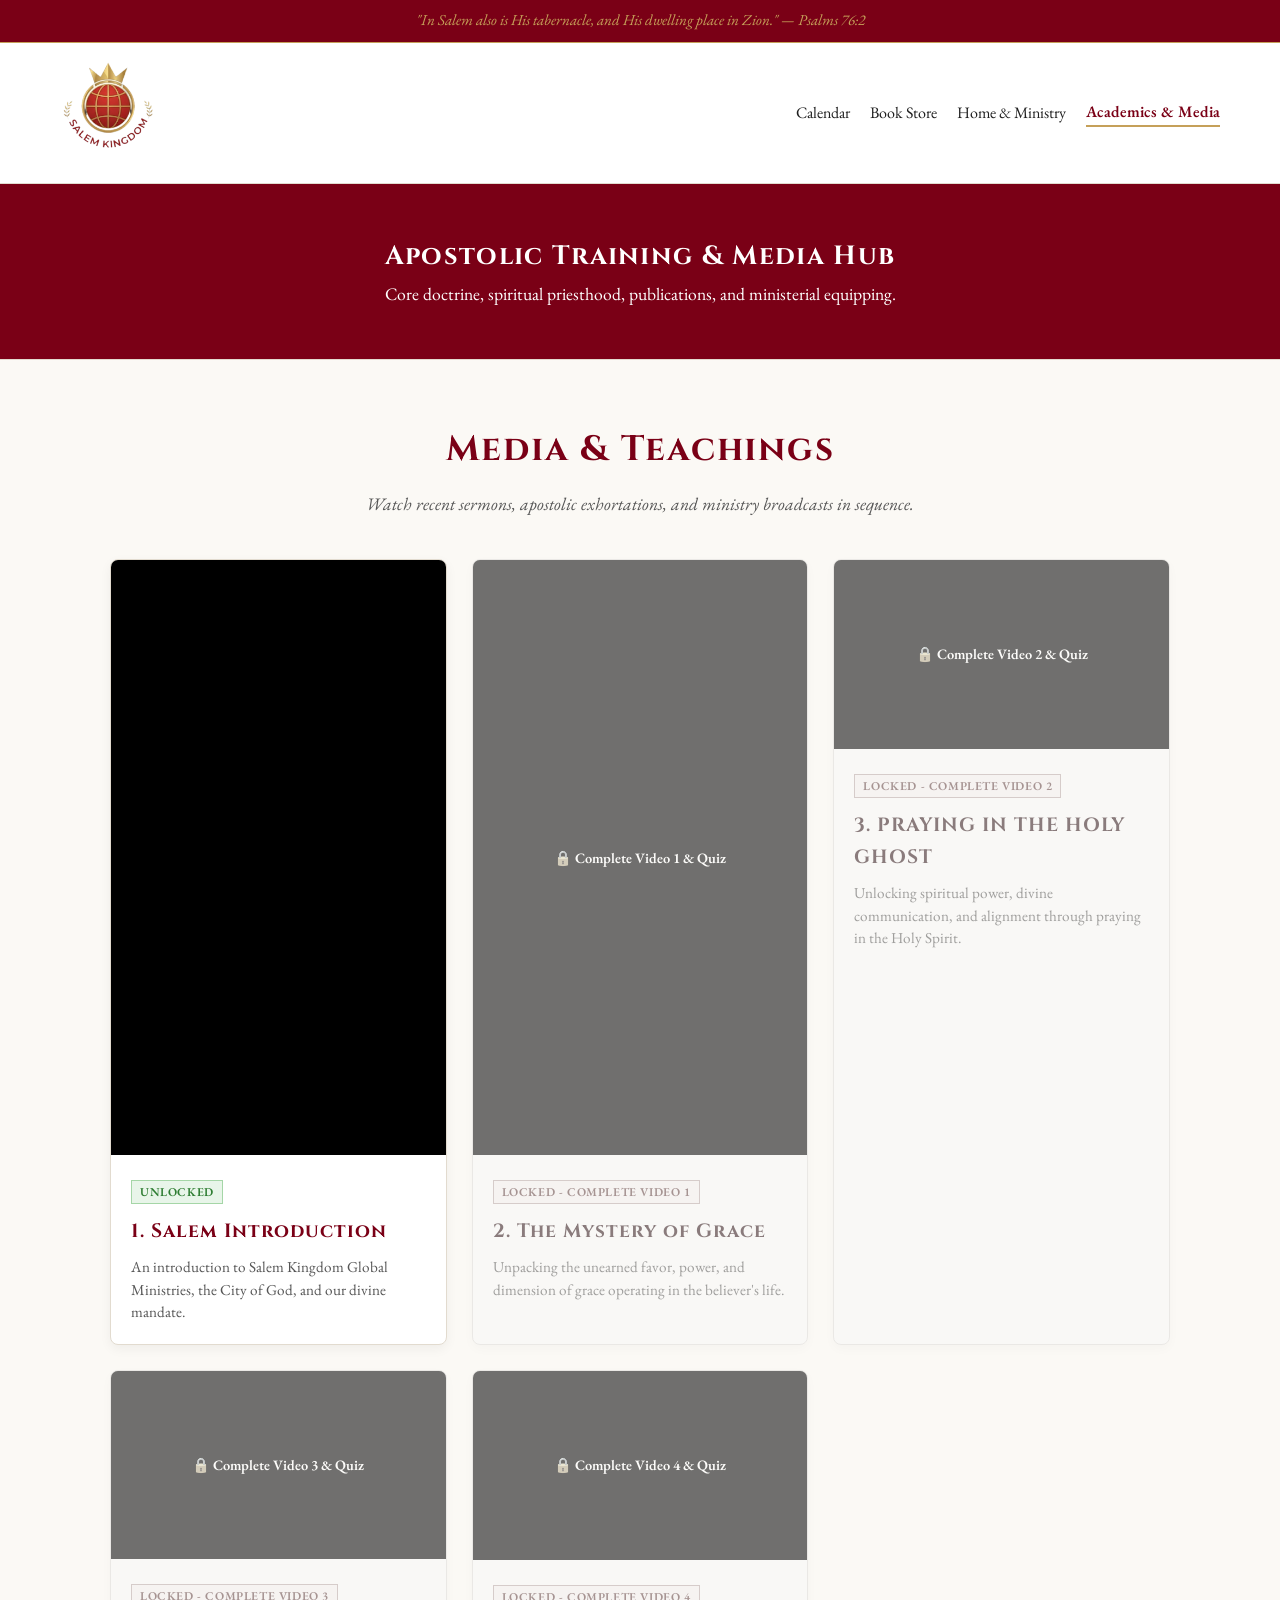
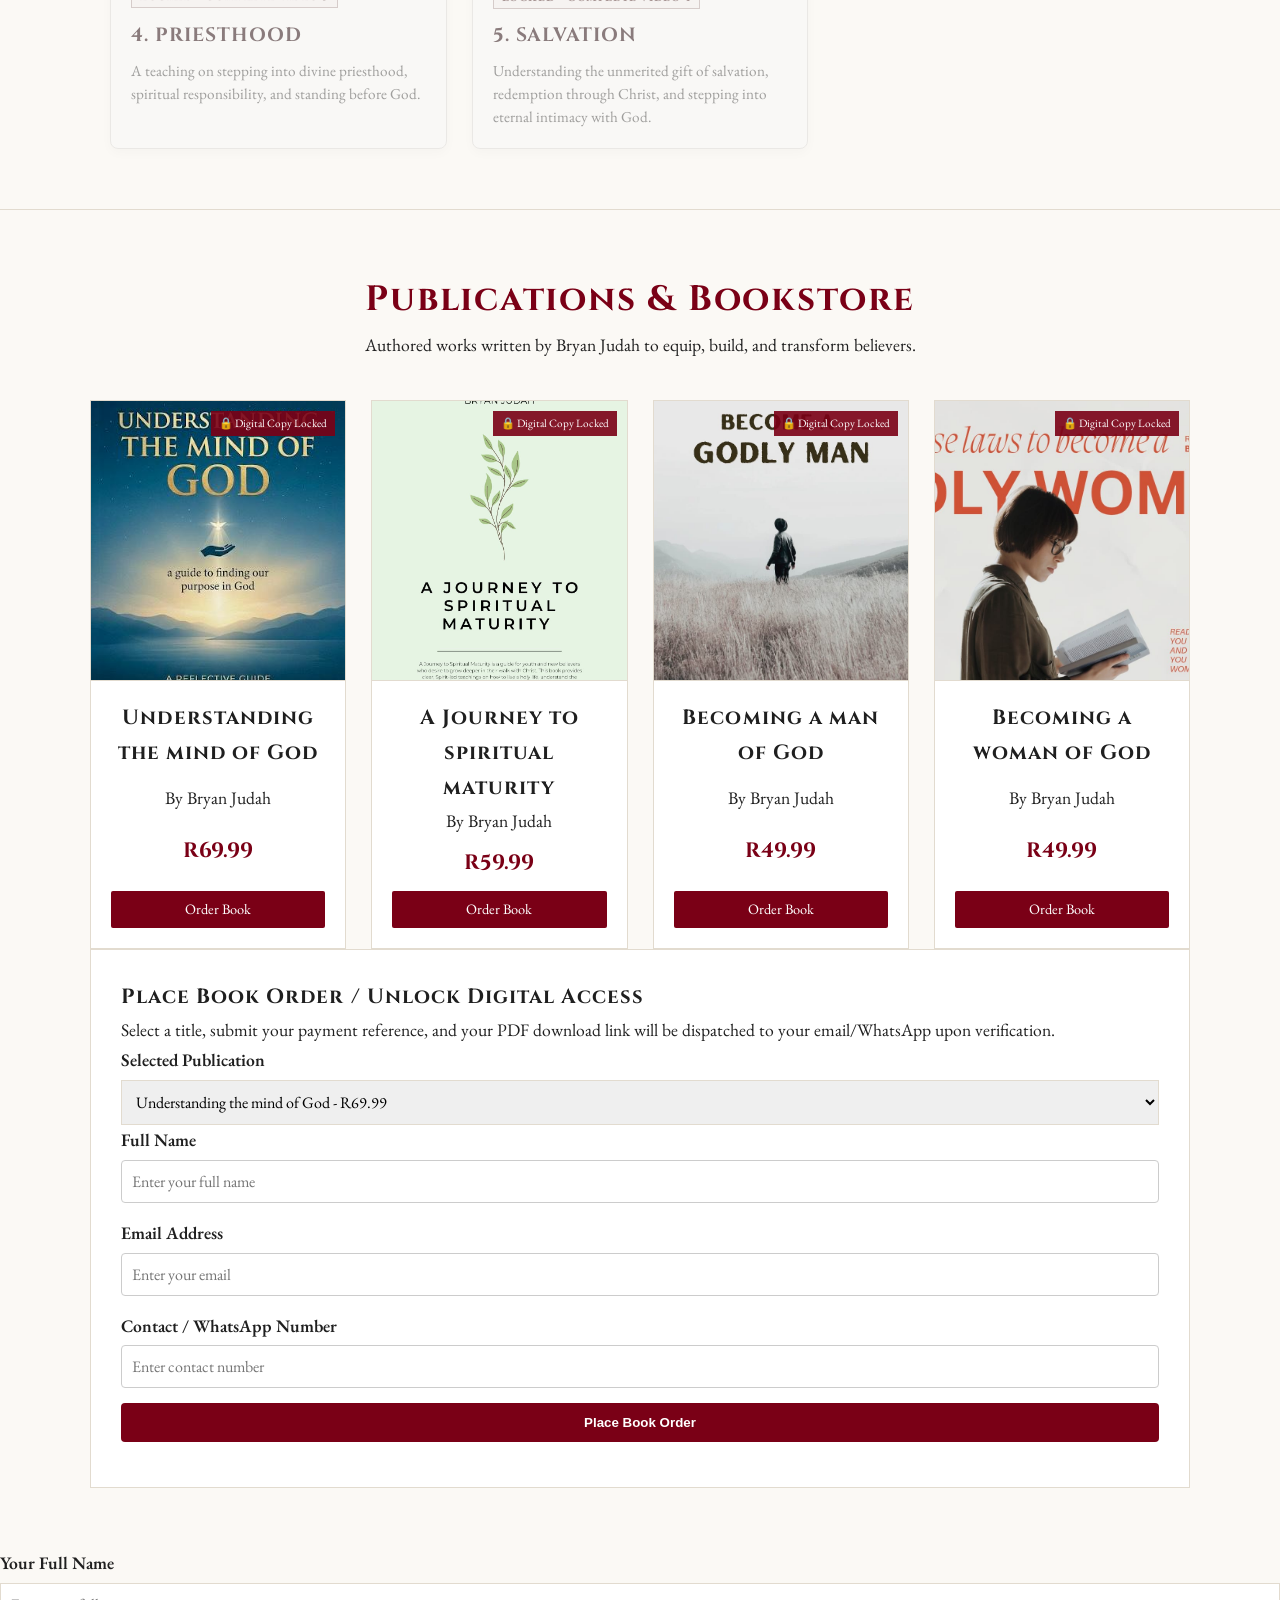
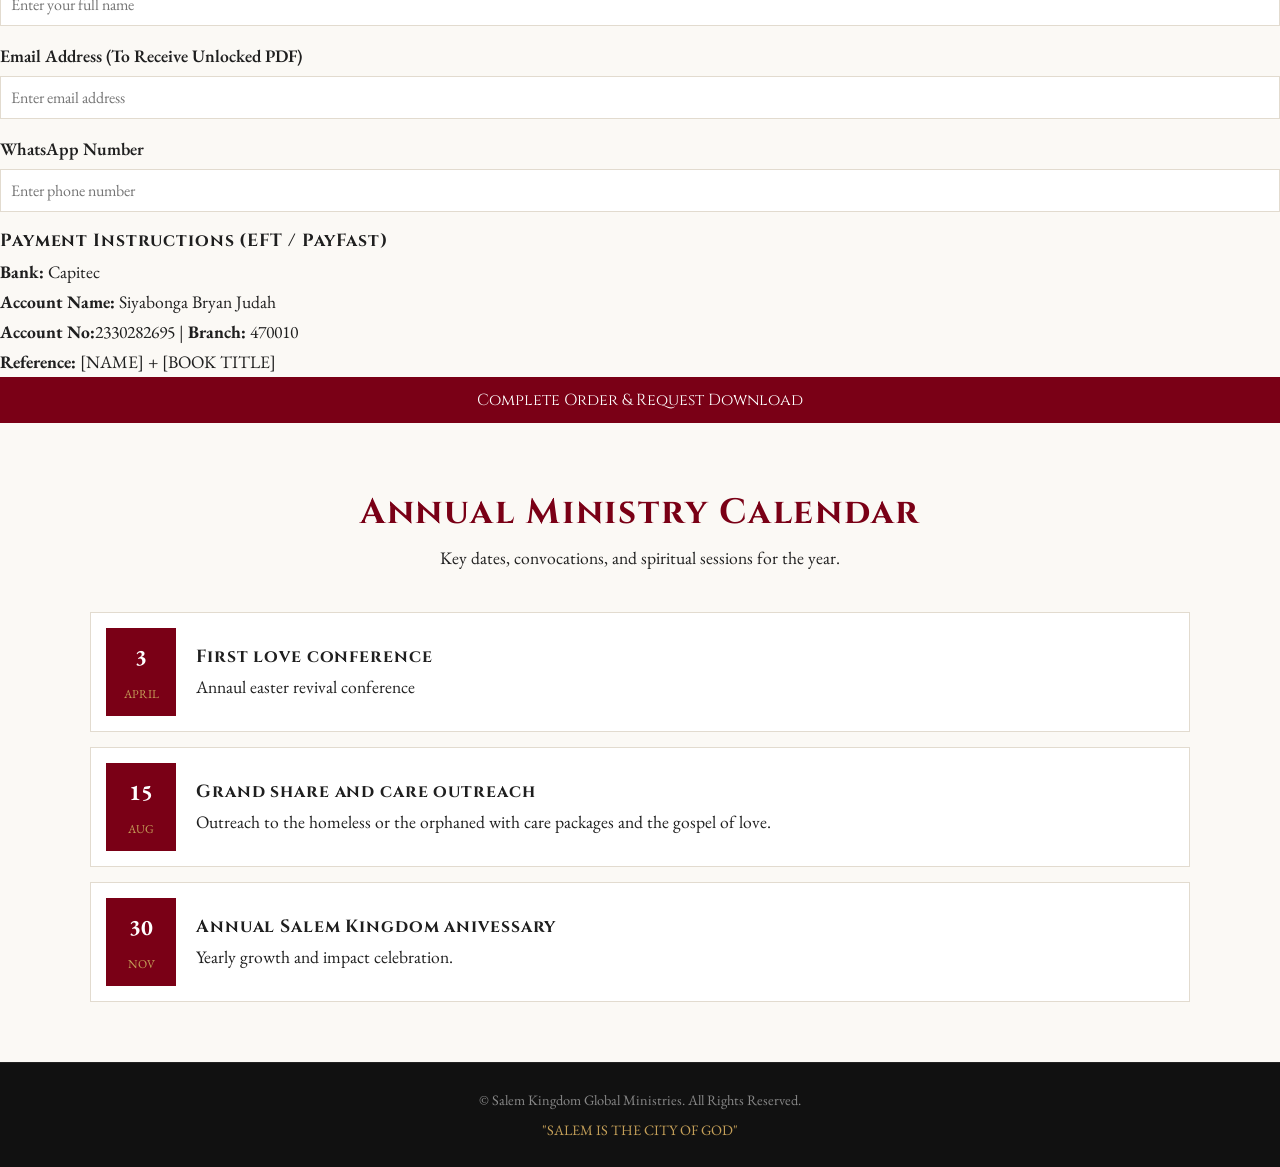
==== commit 04198a52: "academics.html" ====
--- a/academics.html
+++ b/academics.html
@@ -43,7 +43,7 @@
         </div>
     </section>
 
-   <!-- MEDIA & TEACHINGS SECTION (SEQUENTIAL UNLOCK) -->
+  <!-- MEDIA & TEACHINGS SECTION (SEQUENTIAL UNLOCK) -->
 <section id="media" class="section section-parchment-alt" style="padding: 60px 0; background-color: var(--bg-parchment, #FBF9F5);">
     <div class="container" style="max-width: 1100px; margin: 0 auto; padding: 0 20px;">
         
@@ -67,9 +67,12 @@
             </div>
 
             <!-- Video 2: The Mystery of Grace (LOCKED) -->
-            <div class="video-card locked" id="card-video-2" style="background: #F8F8F8; border: 1px solid var(--border-color, #E2DBCF); border-radius: 8px; overflow: hidden; box-shadow: 0 4px 12px rgba(0,0,0,0.05); opacity: 0.55; pointer-events: none; filter: grayscale(80%); transition: all 0.3s ease;">
+            <div class="video-card locked" id="card-video-2" style="background: #F8F8F8; border: 1px solid var(--border-color, #E2DBCF); border-radius: 8px; overflow: hidden; box-shadow: 0 4px 12px rgba(0,0,0,0.05); opacity: 0.55; filter: grayscale(80%); transition: all 0.3s ease;">
                 <div class="iframe-container" style="position: relative; padding-bottom: 177.78%; height: 0; background: #000;">
                     <div id="player-2" style="position: absolute; top: 0; left: 0; width: 100%; height: 100%;"></div>
+                    <div class="lock-overlay" style="position: absolute; top: 0; left: 0; width: 100%; height: 100%; background: rgba(0,0,0,0.4); z-index: 10; display: flex; align-items: center; justify-content: center; color: #FFF; font-weight: 600; font-size: 0.9rem;">
+                        <span>🔒 Complete Video 1 & Quiz</span>
+                    </div>
                 </div>
                 <div class="video-info" style="padding: 20px;">
                     <span class="badge status-badge" style="background: #ffebee; color: #c62828; font-size: 0.75rem; padding: 3px 8px; border: 1px solid #ef9a9a; text-transform: uppercase; letter-spacing: 0.05em; font-weight: 600;">Locked - Complete Video 1</span>
@@ -79,9 +82,12 @@
             </div>
 
             <!-- Video 3: PRAYING IN THE HOLY GHOST (LOCKED) -->
-            <div class="video-card locked" id="card-video-3" style="background: #F8F8F8; border: 1px solid var(--border-color, #E2DBCF); border-radius: 8px; overflow: hidden; box-shadow: 0 4px 12px rgba(0,0,0,0.05); opacity: 0.55; pointer-events: none; filter: grayscale(80%); transition: all 0.3s ease;">
+            <div class="video-card locked" id="card-video-3" style="background: #F8F8F8; border: 1px solid var(--border-color, #E2DBCF); border-radius: 8px; overflow: hidden; box-shadow: 0 4px 12px rgba(0,0,0,0.05); opacity: 0.55; filter: grayscale(80%); transition: all 0.3s ease;">
                 <div class="iframe-container" style="position: relative; padding-bottom: 56.25%; height: 0; background: #000;">
                     <div id="player-3" style="position: absolute; top: 0; left: 0; width: 100%; height: 100%;"></div>
+                    <div class="lock-overlay" style="position: absolute; top: 0; left: 0; width: 100%; height: 100%; background: rgba(0,0,0,0.4); z-index: 10; display: flex; align-items: center; justify-content: center; color: #FFF; font-weight: 600; font-size: 0.9rem;">
+                        <span>🔒 Complete Video 2 & Quiz</span>
+                    </div>
                 </div>
                 <div class="video-info" style="padding: 20px;">
                     <span class="badge status-badge" style="background: #ffebee; color: #c62828; font-size: 0.75rem; padding: 3px 8px; border: 1px solid #ef9a9a; text-transform: uppercase; letter-spacing: 0.05em; font-weight: 600;">Locked - Complete Video 2</span>
@@ -91,9 +97,12 @@
             </div>
 
             <!-- Video 4: PRIESTHOOD (LOCKED) -->
-            <div class="video-card locked" id="card-video-4" style="background: #F8F8F8; border: 1px solid var(--border-color, #E2DBCF); border-radius: 8px; overflow: hidden; box-shadow: 0 4px 12px rgba(0,0,0,0.05); opacity: 0.55; pointer-events: none; filter: grayscale(80%); transition: all 0.3s ease;">
+            <div class="video-card locked" id="card-video-4" style="background: #F8F8F8; border: 1px solid var(--border-color, #E2DBCF); border-radius: 8px; overflow: hidden; box-shadow: 0 4px 12px rgba(0,0,0,0.05); opacity: 0.55; filter: grayscale(80%); transition: all 0.3s ease;">
                 <div class="iframe-container" style="position: relative; padding-bottom: 56.25%; height: 0; background: #000;">
                     <div id="player-4" style="position: absolute; top: 0; left: 0; width: 100%; height: 100%;"></div>
+                    <div class="lock-overlay" style="position: absolute; top: 0; left: 0; width: 100%; height: 100%; background: rgba(0,0,0,0.4); z-index: 10; display: flex; align-items: center; justify-content: center; color: #FFF; font-weight: 600; font-size: 0.9rem;">
+                        <span>🔒 Complete Video 3 & Quiz</span>
+                    </div>
                 </div>
                 <div class="video-info" style="padding: 20px;">
                     <span class="badge status-badge" style="background: #ffebee; color: #c62828; font-size: 0.75rem; padding: 3px 8px; border: 1px solid #ef9a9a; text-transform: uppercase; letter-spacing: 0.05em; font-weight: 600;">Locked - Complete Video 3</span>
@@ -103,9 +112,12 @@
             </div>
 
             <!-- Video 5: SALVATION (LOCKED) -->
-            <div class="video-card locked" id="card-video-5" style="background: #F8F8F8; border: 1px solid var(--border-color, #E2DBCF); border-radius: 8px; overflow: hidden; box-shadow: 0 4px 12px rgba(0,0,0,0.05); opacity: 0.55; pointer-events: none; filter: grayscale(80%); transition: all 0.3s ease;">
+            <div class="video-card locked" id="card-video-5" style="background: #F8F8F8; border: 1px solid var(--border-color, #E2DBCF); border-radius: 8px; overflow: hidden; box-shadow: 0 4px 12px rgba(0,0,0,0.05); opacity: 0.55; filter: grayscale(80%); transition: all 0.3s ease;">
                 <div class="iframe-container" style="position: relative; padding-bottom: 56.25%; height: 0; background: #000;">
                     <div id="player-5" style="position: absolute; top: 0; left: 0; width: 100%; height: 100%;"></div>
+                    <div class="lock-overlay" style="position: absolute; top: 0; left: 0; width: 100%; height: 100%; background: rgba(0,0,0,0.4); z-index: 10; display: flex; align-items: center; justify-content: center; color: #FFF; font-weight: 600; font-size: 0.9rem;">
+                        <span>🔒 Complete Video 4 & Quiz</span>
+                    </div>
                 </div>
                 <div class="video-info" style="padding: 20px;">
                     <span class="badge status-badge" style="background: #ffebee; color: #c62828; font-size: 0.75rem; padding: 3px 8px; border: 1px solid #ef9a9a; text-transform: uppercase; letter-spacing: 0.05em; font-weight: 600;">Locked - Complete Video 4</span>
@@ -302,5 +314,199 @@
     </footer>
 
     <script src="main.js"></script>
+   <!-- YOUTUBE IFRAME API -->
+<script src="https://www.youtube.com/iframe_api"></script>
+
+<!-- ACADEMICS VIDEO & QUIZ LOGIC -->
+<script>
+const videoSeries = [
+    { 
+        id: 'player-1', 
+        videoId: 'hKO0F-loFGI', 
+        cardId: 'card-video-1',
+        questions: [
+            {
+                q: "What is the primary focus of Salem Kingdom Global Ministries?",
+                options: ["Apostolic alignment & the City of God", "Social networking", "General community sports"],
+                correct: 0
+            },
+            {
+                q: "What mandate is highlighted in the introduction?",
+                options: ["Commercial enterprise", "Divine kingdom mandate", "Political advocacy"],
+                correct: 1
+            }
+        ]
+    },
+    { 
+        id: 'player-2', 
+        videoId: 'RuKAcsUq7zQ', 
+        cardId: 'card-video-2',
+        questions: [
+            {
+                q: "Grace is best defined in this teaching as:",
+                options: ["An earned reward for good deeds", "Unearned favor and divine power operating in believers", "A temporary law"],
+                correct: 1
+            },
+            {
+                q: "How does grace impact the believer's walk?",
+                options: ["It empowers spiritual living", "It eliminates personal responsibility", "It is strictly symbolic"],
+                correct: 0
+            }
+        ]
+    },
+    { 
+        id: 'player-3', 
+        videoId: 'Gwh889cGZnA', 
+        cardId: 'card-video-3',
+        questions: [
+            {
+                q: "What is unlocked through praying in the Holy Ghost?",
+                options: ["Spiritual power and divine communication", "Material wealth exclusively", "Intellectual pride"],
+                correct: 0
+            },
+            {
+                q: "Praying in the Holy Spirit aligns the believer with:",
+                options: ["Personal ambitions only", "Divine kingdom alignment", "Cultural trends"],
+                correct: 1
+            }
+        ]
+    },
+    { 
+        id: 'player-4', 
+        videoId: '6WBtxB0dPIU', 
+        cardId: 'card-video-4',
+        questions: [
+            {
+                q: "What is the core responsibility of stepping into priesthood?",
+                options: ["Standing before God & spiritual responsibility", "Seeking human approval", "Administrative governance only"],
+                correct: 0
+            },
+            {
+                q: "Priesthood applies to:",
+                options: ["Selected clergy only", "Every believer standing in divine ministry", "Historical figures only"],
+                correct: 1
+            }
+        ]
+    },
+    { 
+        id: 'player-5', 
+        videoId: 'vQ0vkIEhpC8', 
+        cardId: 'card-video-5',
+        questions: []
+    }
+];
+
+let players = {};
+let currentQuizIndex = null;
+
+function onYouTubeIframeAPIReady() {
+    videoSeries.forEach((item, index) => {
+        players[item.id] = new YT.Player(item.id, {
+            videoId: item.videoId,
+            playerVars: { 'rel': 0, 'modestbranding': 1 },
+            events: {
+                'onStateChange': (event) => handleStateChange(event, index)
+            }
+        });
+    });
+}
+
+function handleStateChange(event, index) {
+    if (event.data === YT.PlayerState.ENDED) {
+        let currentItem = videoSeries[index];
+        if (currentItem.questions && currentItem.questions.length > 0) {
+            currentQuizIndex = index;
+            openQuizModal(currentItem.questions);
+        } else {
+            unlockNextVideo(index + 1);
+        }
+    }
+}
+
+function openQuizModal(questions) {
+    const container = document.getElementById('quiz-questions-container');
+    container.innerHTML = '';
+    
+    questions.forEach((qObj, qIdx) => {
+        let qHtml = `<div style="margin-bottom: 15px;">
+            <p style="font-weight: 600; margin-bottom: 8px; color: #333;">${qIdx + 1}. ${qObj.q}</p>`;
+        
+        qObj.options.forEach((opt, optIdx) => {
+            qHtml += `<label style="display: block; margin-bottom: 5px; cursor: pointer; font-size: 0.9rem; color: #555;">
+                <input type="radio" name="q_${qIdx}" value="${optIdx}" required> ${opt}
+            </label>`;
+        });
+        
+        qHtml += `</div>`;
+        container.innerHTML += qHtml;
+    });
+
+    document.getElementById('quiz-error').style.display = 'none';
+    document.getElementById('quiz-modal').style.display = 'flex';
+}
+
+document.getElementById('quiz-form').addEventListener('submit', function(e) {
+    e.preventDefault();
+    const questions = videoSeries[currentQuizIndex].questions;
+    let allCorrect = true;
+
+    questions.forEach((qObj, qIdx) => {
+        const selected = document.querySelector(`input[name="q_${qIdx}"]:checked`);
+        if (!selected || parseInt(selected.value) !== qObj.correct) {
+            allCorrect = false;
+        }
+    });
+
+    if (allCorrect) {
+        document.getElementById('quiz-modal').style.display = 'none';
+        unlockNextVideo(currentQuizIndex + 1);
+    } else {
+        document.getElementById('quiz-error').style.display = 'block';
+    }
+});
+
+function unlockNextVideo(nextIndex) {
+    if (nextIndex < videoSeries.length) {
+        const cardId = videoSeries[nextIndex].cardId;
+        const card = document.getElementById(cardId);
+        
+        if (card) {
+            // Remove locked class
+            card.classList.remove('locked');
+            card.style.opacity = '1';
+            card.style.filter = 'grayscale(0%)';
+            card.style.background = '#FFFFFF';
+
+            // Remove the lock overlay element completely so user can click the YouTube iframe
+            const lockOverlay = card.querySelector('.lock-overlay');
+            if (lockOverlay) {
+                lockOverlay.remove();
+            }
+
+            // Update status badge
+            const badge = card.querySelector('.status-badge');
+            if (badge) {
+                badge.textContent = 'Unlocked';
+                badge.style.background = '#e8f5e9';
+                badge.style.color = '#2e7d32';
+                badge.style.borderColor = '#a5d6a7';
+            }
+        }
+    }
+}
+</script>
+    <!-- QUIZ MODAL CONTAINER -->
+<div id="quiz-modal" style="display: none; position: fixed; top: 0; left: 0; width: 100%; height: 100%; background: rgba(0,0,0,0.7); z-index: 9999; justify-content: center; align-items: center; padding: 20px;">
+    <div style="background: #FFFFFF; border-radius: 8px; border: 1px solid var(--border-color, #E2DBCF); max-width: 550px; width: 100%; padding: 30px; box-shadow: 0 10px 25px rgba(0,0,0,0.3); font-family: sans-serif; position: relative;">
+        <h3 id="quiz-title" style="color: var(--primary-crimson, #7A0016); font-family: 'Cinzel', serif; margin-top: 0; margin-bottom: 10px;">Comprehension Check</h3>
+        <p style="color: #666; font-size: 0.9rem; margin-bottom: 20px;">Answer the following questions correctly to unlock the next video teaching.</p>
+        
+        <form id="quiz-form">
+            <div id="quiz-questions-container"></div>
+            <div id="quiz-error" style="color: #c62828; font-size: 0.85rem; margin-top: 10px; display: none;">Please answer all questions correctly to proceed.</div>
+            <button type="submit" style="margin-top: 20px; background: var(--primary-crimson, #7A0016); color: #FFF; border: none; padding: 10px 20px; border-radius: 4px; font-weight: 600; cursor: pointer; width: 100%;">Submit Answers & Unlock</button>
+        </form>
+    </div>
+</div>
 </body>
 </html>
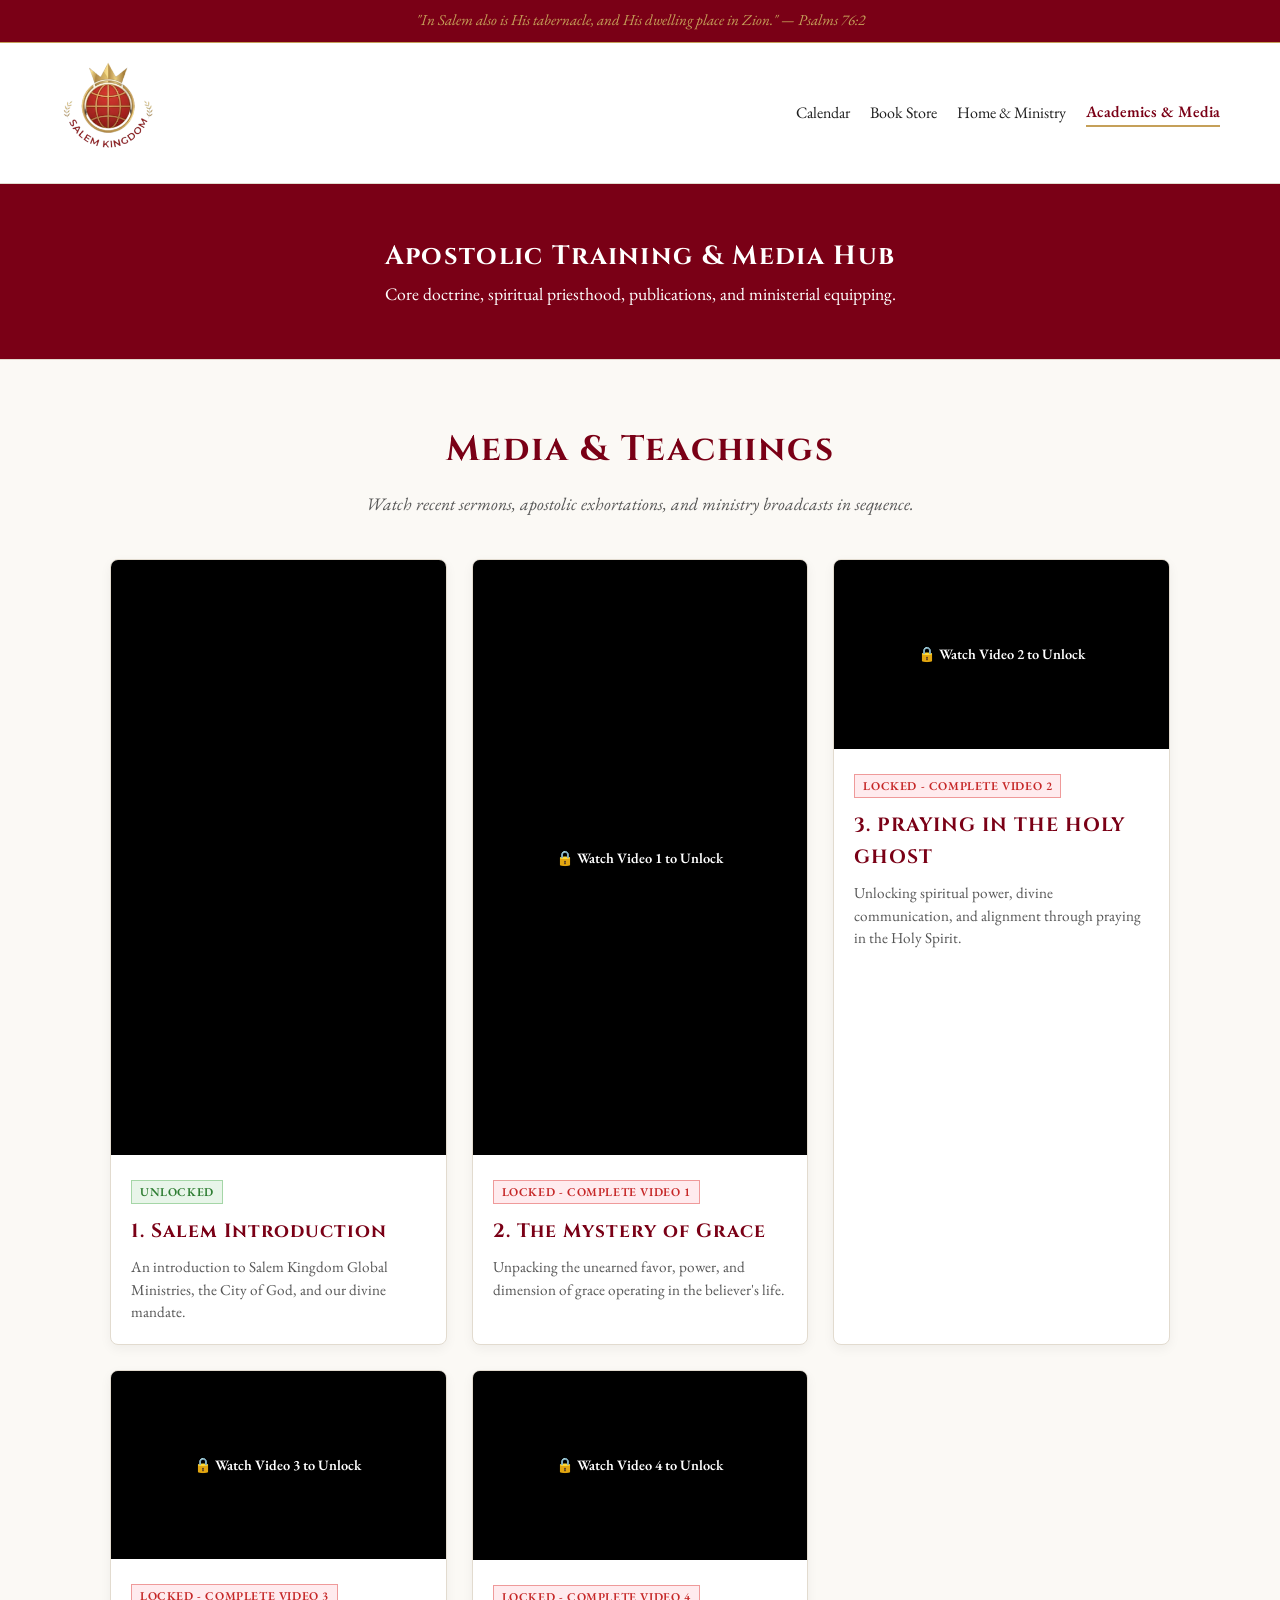
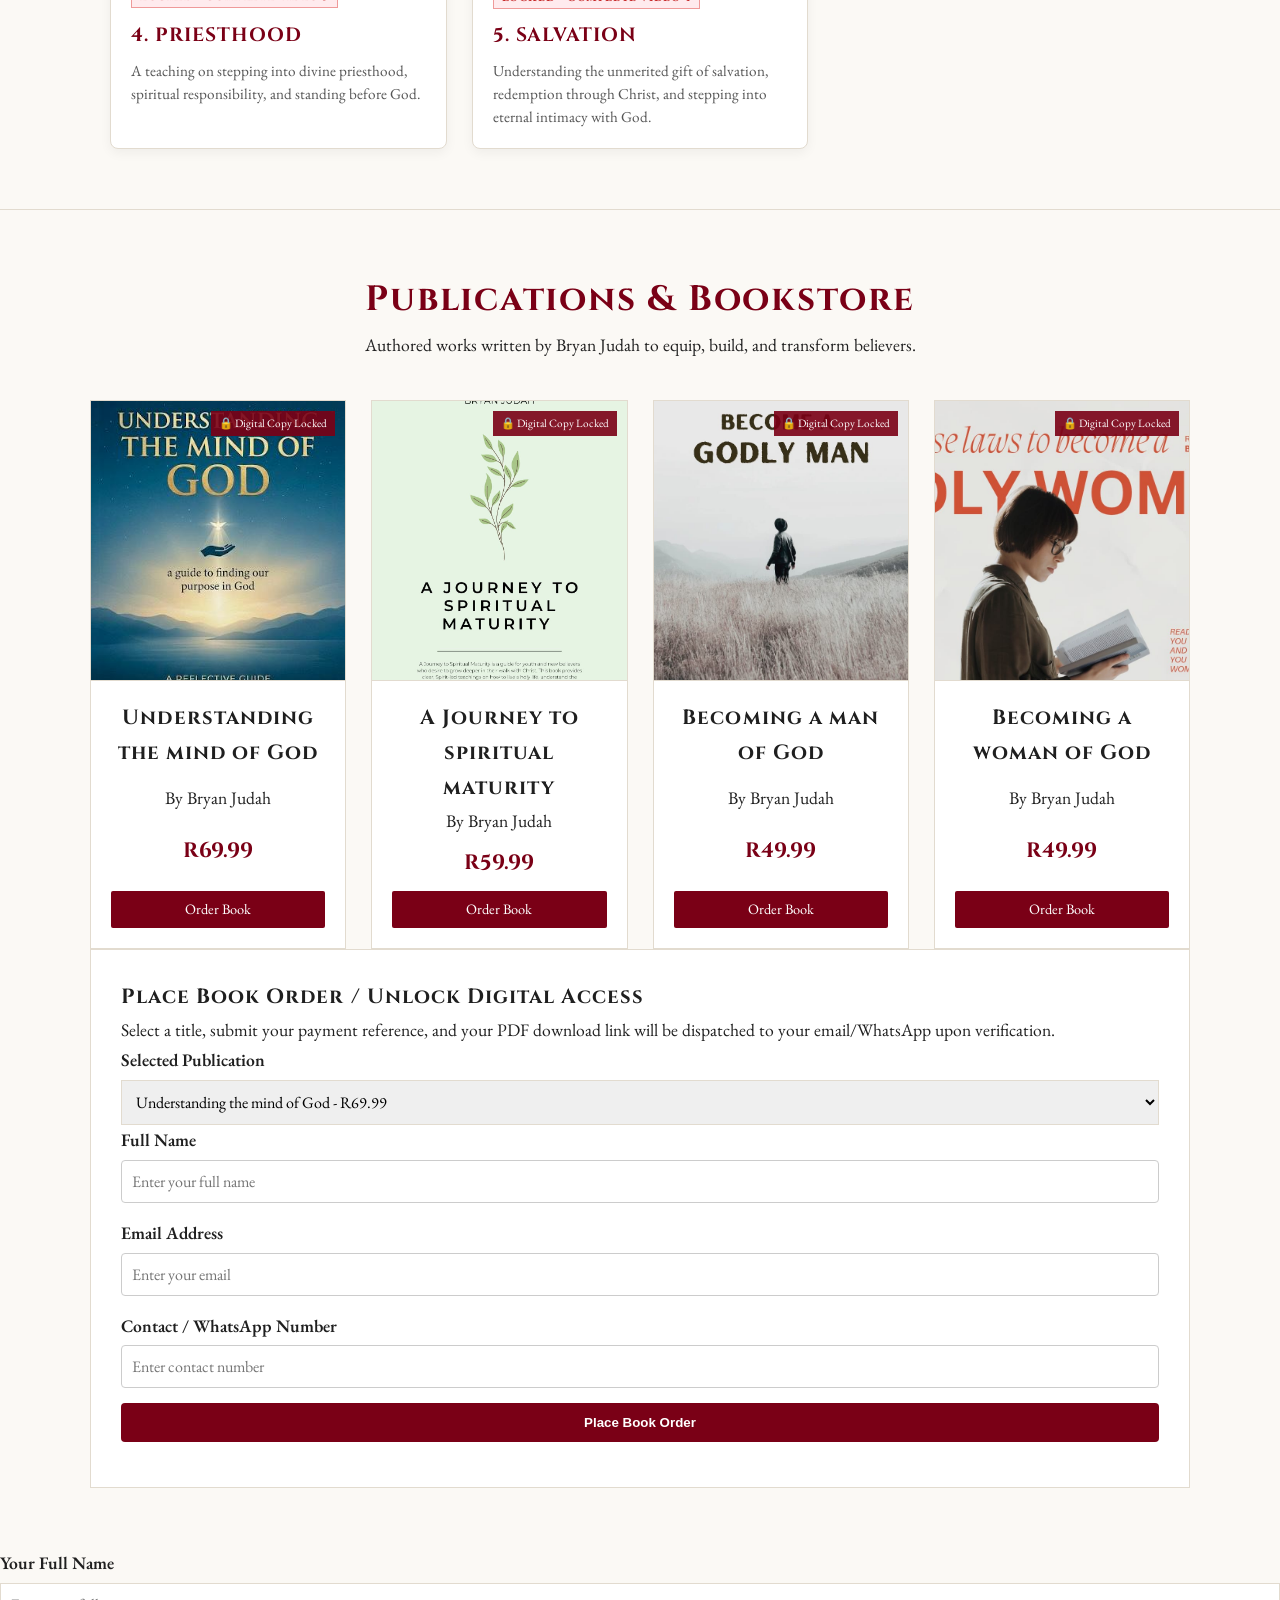
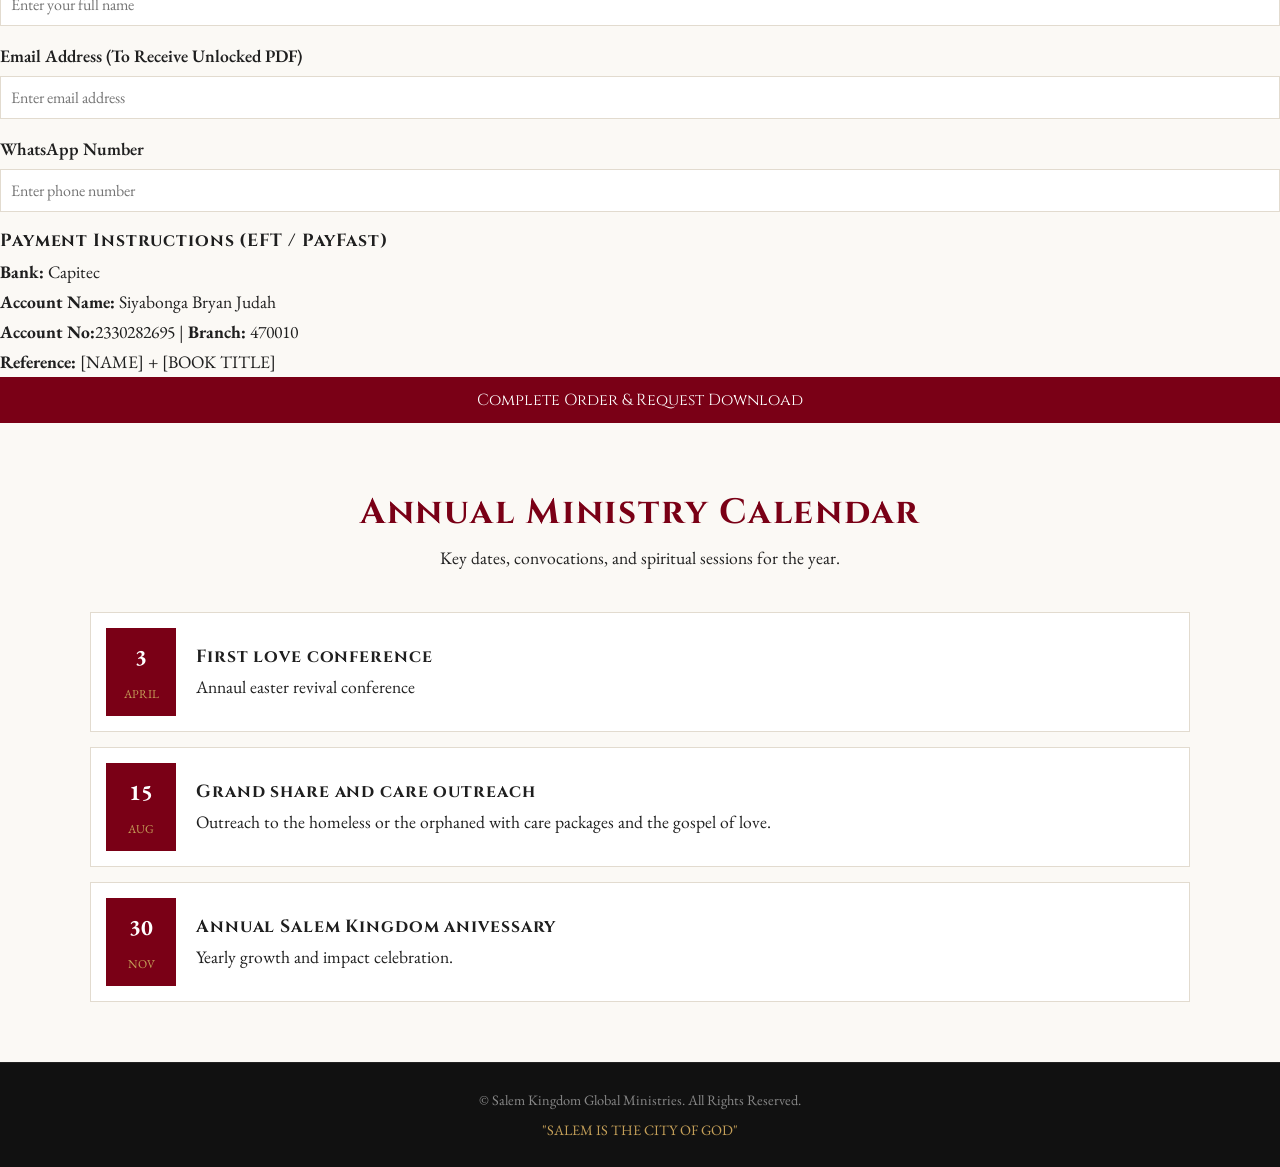
==== commit 636fe0a2: "academics.html" ====
--- a/academics.html
+++ b/academics.html
@@ -43,7 +43,7 @@
         </div>
     </section>
 
-  <!-- MEDIA & TEACHINGS SECTION (SEQUENTIAL UNLOCK) -->
+ <!-- MEDIA & TEACHINGS SECTION (SEQUENTIAL UNLOCK - NO QUIZ) -->
 <section id="media" class="section section-parchment-alt" style="padding: 60px 0; background-color: var(--bg-parchment, #FBF9F5);">
     <div class="container" style="max-width: 1100px; margin: 0 auto; padding: 0 20px;">
         
@@ -67,11 +67,11 @@
             </div>
 
             <!-- Video 2: The Mystery of Grace (LOCKED) -->
-            <div class="video-card locked" id="card-video-2" style="background: #F8F8F8; border: 1px solid var(--border-color, #E2DBCF); border-radius: 8px; overflow: hidden; box-shadow: 0 4px 12px rgba(0,0,0,0.05); opacity: 0.55; filter: grayscale(80%); transition: all 0.3s ease;">
+            <div class="video-card locked" id="card-video-2" style="background: #FFFFFF; border: 1px solid var(--border-color, #E2DBCF); border-radius: 8px; overflow: hidden; box-shadow: 0 4px 12px rgba(0,0,0,0.05); transition: all 0.3s ease;">
                 <div class="iframe-container" style="position: relative; padding-bottom: 177.78%; height: 0; background: #000;">
                     <div id="player-2" style="position: absolute; top: 0; left: 0; width: 100%; height: 100%;"></div>
-                    <div class="lock-overlay" style="position: absolute; top: 0; left: 0; width: 100%; height: 100%; background: rgba(0,0,0,0.4); z-index: 10; display: flex; align-items: center; justify-content: center; color: #FFF; font-weight: 600; font-size: 0.9rem;">
-                        <span>🔒 Complete Video 1 & Quiz</span>
+                    <div class="lock-overlay" style="position: absolute; top: 0; left: 0; width: 100%; height: 100%; background: rgba(0,0,0,0.55); z-index: 10; display: flex; align-items: center; justify-content: center; color: #FFF; font-weight: 600; font-size: 0.9rem;">
+                        <span>🔒 Watch Video 1 to Unlock</span>
                     </div>
                 </div>
                 <div class="video-info" style="padding: 20px;">
@@ -82,11 +82,11 @@
             </div>
 
             <!-- Video 3: PRAYING IN THE HOLY GHOST (LOCKED) -->
-            <div class="video-card locked" id="card-video-3" style="background: #F8F8F8; border: 1px solid var(--border-color, #E2DBCF); border-radius: 8px; overflow: hidden; box-shadow: 0 4px 12px rgba(0,0,0,0.05); opacity: 0.55; filter: grayscale(80%); transition: all 0.3s ease;">
+            <div class="video-card locked" id="card-video-3" style="background: #FFFFFF; border: 1px solid var(--border-color, #E2DBCF); border-radius: 8px; overflow: hidden; box-shadow: 0 4px 12px rgba(0,0,0,0.05); transition: all 0.3s ease;">
                 <div class="iframe-container" style="position: relative; padding-bottom: 56.25%; height: 0; background: #000;">
                     <div id="player-3" style="position: absolute; top: 0; left: 0; width: 100%; height: 100%;"></div>
-                    <div class="lock-overlay" style="position: absolute; top: 0; left: 0; width: 100%; height: 100%; background: rgba(0,0,0,0.4); z-index: 10; display: flex; align-items: center; justify-content: center; color: #FFF; font-weight: 600; font-size: 0.9rem;">
-                        <span>🔒 Complete Video 2 & Quiz</span>
+                    <div class="lock-overlay" style="position: absolute; top: 0; left: 0; width: 100%; height: 100%; background: rgba(0,0,0,0.55); z-index: 10; display: flex; align-items: center; justify-content: center; color: #FFF; font-weight: 600; font-size: 0.9rem;">
+                        <span>🔒 Watch Video 2 to Unlock</span>
                     </div>
                 </div>
                 <div class="video-info" style="padding: 20px;">
@@ -97,11 +97,11 @@
             </div>
 
             <!-- Video 4: PRIESTHOOD (LOCKED) -->
-            <div class="video-card locked" id="card-video-4" style="background: #F8F8F8; border: 1px solid var(--border-color, #E2DBCF); border-radius: 8px; overflow: hidden; box-shadow: 0 4px 12px rgba(0,0,0,0.05); opacity: 0.55; filter: grayscale(80%); transition: all 0.3s ease;">
+            <div class="video-card locked" id="card-video-4" style="background: #FFFFFF; border: 1px solid var(--border-color, #E2DBCF); border-radius: 8px; overflow: hidden; box-shadow: 0 4px 12px rgba(0,0,0,0.05); transition: all 0.3s ease;">
                 <div class="iframe-container" style="position: relative; padding-bottom: 56.25%; height: 0; background: #000;">
                     <div id="player-4" style="position: absolute; top: 0; left: 0; width: 100%; height: 100%;"></div>
-                    <div class="lock-overlay" style="position: absolute; top: 0; left: 0; width: 100%; height: 100%; background: rgba(0,0,0,0.4); z-index: 10; display: flex; align-items: center; justify-content: center; color: #FFF; font-weight: 600; font-size: 0.9rem;">
-                        <span>🔒 Complete Video 3 & Quiz</span>
+                    <div class="lock-overlay" style="position: absolute; top: 0; left: 0; width: 100%; height: 100%; background: rgba(0,0,0,0.55); z-index: 10; display: flex; align-items: center; justify-content: center; color: #FFF; font-weight: 600; font-size: 0.9rem;">
+                        <span>🔒 Watch Video 3 to Unlock</span>
                     </div>
                 </div>
                 <div class="video-info" style="padding: 20px;">
@@ -112,11 +112,11 @@
             </div>
 
             <!-- Video 5: SALVATION (LOCKED) -->
-            <div class="video-card locked" id="card-video-5" style="background: #F8F8F8; border: 1px solid var(--border-color, #E2DBCF); border-radius: 8px; overflow: hidden; box-shadow: 0 4px 12px rgba(0,0,0,0.05); opacity: 0.55; filter: grayscale(80%); transition: all 0.3s ease;">
+            <div class="video-card locked" id="card-video-5" style="background: #FFFFFF; border: 1px solid var(--border-color, #E2DBCF); border-radius: 8px; overflow: hidden; box-shadow: 0 4px 12px rgba(0,0,0,0.05); transition: all 0.3s ease;">
                 <div class="iframe-container" style="position: relative; padding-bottom: 56.25%; height: 0; background: #000;">
                     <div id="player-5" style="position: absolute; top: 0; left: 0; width: 100%; height: 100%;"></div>
-                    <div class="lock-overlay" style="position: absolute; top: 0; left: 0; width: 100%; height: 100%; background: rgba(0,0,0,0.4); z-index: 10; display: flex; align-items: center; justify-content: center; color: #FFF; font-weight: 600; font-size: 0.9rem;">
-                        <span>🔒 Complete Video 4 & Quiz</span>
+                    <div class="lock-overlay" style="position: absolute; top: 0; left: 0; width: 100%; height: 100%; background: rgba(0,0,0,0.55); z-index: 10; display: flex; align-items: center; justify-content: center; color: #FFF; font-weight: 600; font-size: 0.9rem;">
+                        <span>🔒 Watch Video 4 to Unlock</span>
                     </div>
                 </div>
                 <div class="video-info" style="padding: 20px;">
@@ -314,90 +314,20 @@
     </footer>
 
     <script src="main.js"></script>
-   <!-- YOUTUBE IFRAME API -->
+  <!-- YOUTUBE IFRAME API -->
 <script src="https://www.youtube.com/iframe_api"></script>
 
-<!-- ACADEMICS VIDEO & QUIZ LOGIC -->
+<!-- ACADEMICS VIDEO SEQUENTIAL UNLOCK LOGIC -->
 <script>
 const videoSeries = [
-    { 
-        id: 'player-1', 
-        videoId: 'hKO0F-loFGI', 
-        cardId: 'card-video-1',
-        questions: [
-            {
-                q: "What is the primary focus of Salem Kingdom Global Ministries?",
-                options: ["Apostolic alignment & the City of God", "Social networking", "General community sports"],
-                correct: 0
-            },
-            {
-                q: "What mandate is highlighted in the introduction?",
-                options: ["Commercial enterprise", "Divine kingdom mandate", "Political advocacy"],
-                correct: 1
-            }
-        ]
-    },
-    { 
-        id: 'player-2', 
-        videoId: 'RuKAcsUq7zQ', 
-        cardId: 'card-video-2',
-        questions: [
-            {
-                q: "Grace is best defined in this teaching as:",
-                options: ["An earned reward for good deeds", "Unearned favor and divine power operating in believers", "A temporary law"],
-                correct: 1
-            },
-            {
-                q: "How does grace impact the believer's walk?",
-                options: ["It empowers spiritual living", "It eliminates personal responsibility", "It is strictly symbolic"],
-                correct: 0
-            }
-        ]
-    },
-    { 
-        id: 'player-3', 
-        videoId: 'Gwh889cGZnA', 
-        cardId: 'card-video-3',
-        questions: [
-            {
-                q: "What is unlocked through praying in the Holy Ghost?",
-                options: ["Spiritual power and divine communication", "Material wealth exclusively", "Intellectual pride"],
-                correct: 0
-            },
-            {
-                q: "Praying in the Holy Spirit aligns the believer with:",
-                options: ["Personal ambitions only", "Divine kingdom alignment", "Cultural trends"],
-                correct: 1
-            }
-        ]
-    },
-    { 
-        id: 'player-4', 
-        videoId: '6WBtxB0dPIU', 
-        cardId: 'card-video-4',
-        questions: [
-            {
-                q: "What is the core responsibility of stepping into priesthood?",
-                options: ["Standing before God & spiritual responsibility", "Seeking human approval", "Administrative governance only"],
-                correct: 0
-            },
-            {
-                q: "Priesthood applies to:",
-                options: ["Selected clergy only", "Every believer standing in divine ministry", "Historical figures only"],
-                correct: 1
-            }
-        ]
-    },
-    { 
-        id: 'player-5', 
-        videoId: 'vQ0vkIEhpC8', 
-        cardId: 'card-video-5',
-        questions: []
-    }
+    { id: 'player-1', videoId: 'hKO0F-loFGI', cardId: 'card-video-1' },
+    { id: 'player-2', videoId: 'RuKAcsUq7zQ', cardId: 'card-video-2' },
+    { id: 'player-3', videoId: 'Gwh889cGZnA', cardId: 'card-video-3' },
+    { id: 'player-4', videoId: '6WBtxB0dPIU', cardId: 'card-video-4' },
+    { id: 'player-5', videoId: 'vQ0vkIEhpC8', cardId: 'card-video-5' }
 ];
 
 let players = {};
-let currentQuizIndex = null;
 
 function onYouTubeIframeAPIReady() {
     videoSeries.forEach((item, index) => {
@@ -413,57 +343,9 @@
 
 function handleStateChange(event, index) {
     if (event.data === YT.PlayerState.ENDED) {
-        let currentItem = videoSeries[index];
-        if (currentItem.questions && currentItem.questions.length > 0) {
-            currentQuizIndex = index;
-            openQuizModal(currentItem.questions);
-        } else {
-            unlockNextVideo(index + 1);
-        }
+        unlockNextVideo(index + 1);
     }
 }
-
-function openQuizModal(questions) {
-    const container = document.getElementById('quiz-questions-container');
-    container.innerHTML = '';
-    
-    questions.forEach((qObj, qIdx) => {
-        let qHtml = `<div style="margin-bottom: 15px;">
-            <p style="font-weight: 600; margin-bottom: 8px; color: #333;">${qIdx + 1}. ${qObj.q}</p>`;
-        
-        qObj.options.forEach((opt, optIdx) => {
-            qHtml += `<label style="display: block; margin-bottom: 5px; cursor: pointer; font-size: 0.9rem; color: #555;">
-                <input type="radio" name="q_${qIdx}" value="${optIdx}" required> ${opt}
-            </label>`;
-        });
-        
-        qHtml += `</div>`;
-        container.innerHTML += qHtml;
-    });
-
-    document.getElementById('quiz-error').style.display = 'none';
-    document.getElementById('quiz-modal').style.display = 'flex';
-}
-
-document.getElementById('quiz-form').addEventListener('submit', function(e) {
-    e.preventDefault();
-    const questions = videoSeries[currentQuizIndex].questions;
-    let allCorrect = true;
-
-    questions.forEach((qObj, qIdx) => {
-        const selected = document.querySelector(`input[name="q_${qIdx}"]:checked`);
-        if (!selected || parseInt(selected.value) !== qObj.correct) {
-            allCorrect = false;
-        }
-    });
-
-    if (allCorrect) {
-        document.getElementById('quiz-modal').style.display = 'none';
-        unlockNextVideo(currentQuizIndex + 1);
-    } else {
-        document.getElementById('quiz-error').style.display = 'block';
-    }
-});
 
 function unlockNextVideo(nextIndex) {
     if (nextIndex < videoSeries.length) {
@@ -471,7 +353,7 @@
         const card = document.getElementById(cardId);
         
         if (card) {
-            // Remove locked class
+            // Remove locked class and reset inline styles
             card.classList.remove('locked');
             card.style.opacity = '1';
             card.style.filter = 'grayscale(0%)';
@@ -495,18 +377,5 @@
     }
 }
 </script>
-    <!-- QUIZ MODAL CONTAINER -->
-<div id="quiz-modal" style="display: none; position: fixed; top: 0; left: 0; width: 100%; height: 100%; background: rgba(0,0,0,0.7); z-index: 9999; justify-content: center; align-items: center; padding: 20px;">
-    <div style="background: #FFFFFF; border-radius: 8px; border: 1px solid var(--border-color, #E2DBCF); max-width: 550px; width: 100%; padding: 30px; box-shadow: 0 10px 25px rgba(0,0,0,0.3); font-family: sans-serif; position: relative;">
-        <h3 id="quiz-title" style="color: var(--primary-crimson, #7A0016); font-family: 'Cinzel', serif; margin-top: 0; margin-bottom: 10px;">Comprehension Check</h3>
-        <p style="color: #666; font-size: 0.9rem; margin-bottom: 20px;">Answer the following questions correctly to unlock the next video teaching.</p>
-        
-        <form id="quiz-form">
-            <div id="quiz-questions-container"></div>
-            <div id="quiz-error" style="color: #c62828; font-size: 0.85rem; margin-top: 10px; display: none;">Please answer all questions correctly to proceed.</div>
-            <button type="submit" style="margin-top: 20px; background: var(--primary-crimson, #7A0016); color: #FFF; border: none; padding: 10px 20px; border-radius: 4px; font-weight: 600; cursor: pointer; width: 100%;">Submit Answers & Unlock</button>
-        </form>
-    </div>
-</div>
 </body>
 </html>
